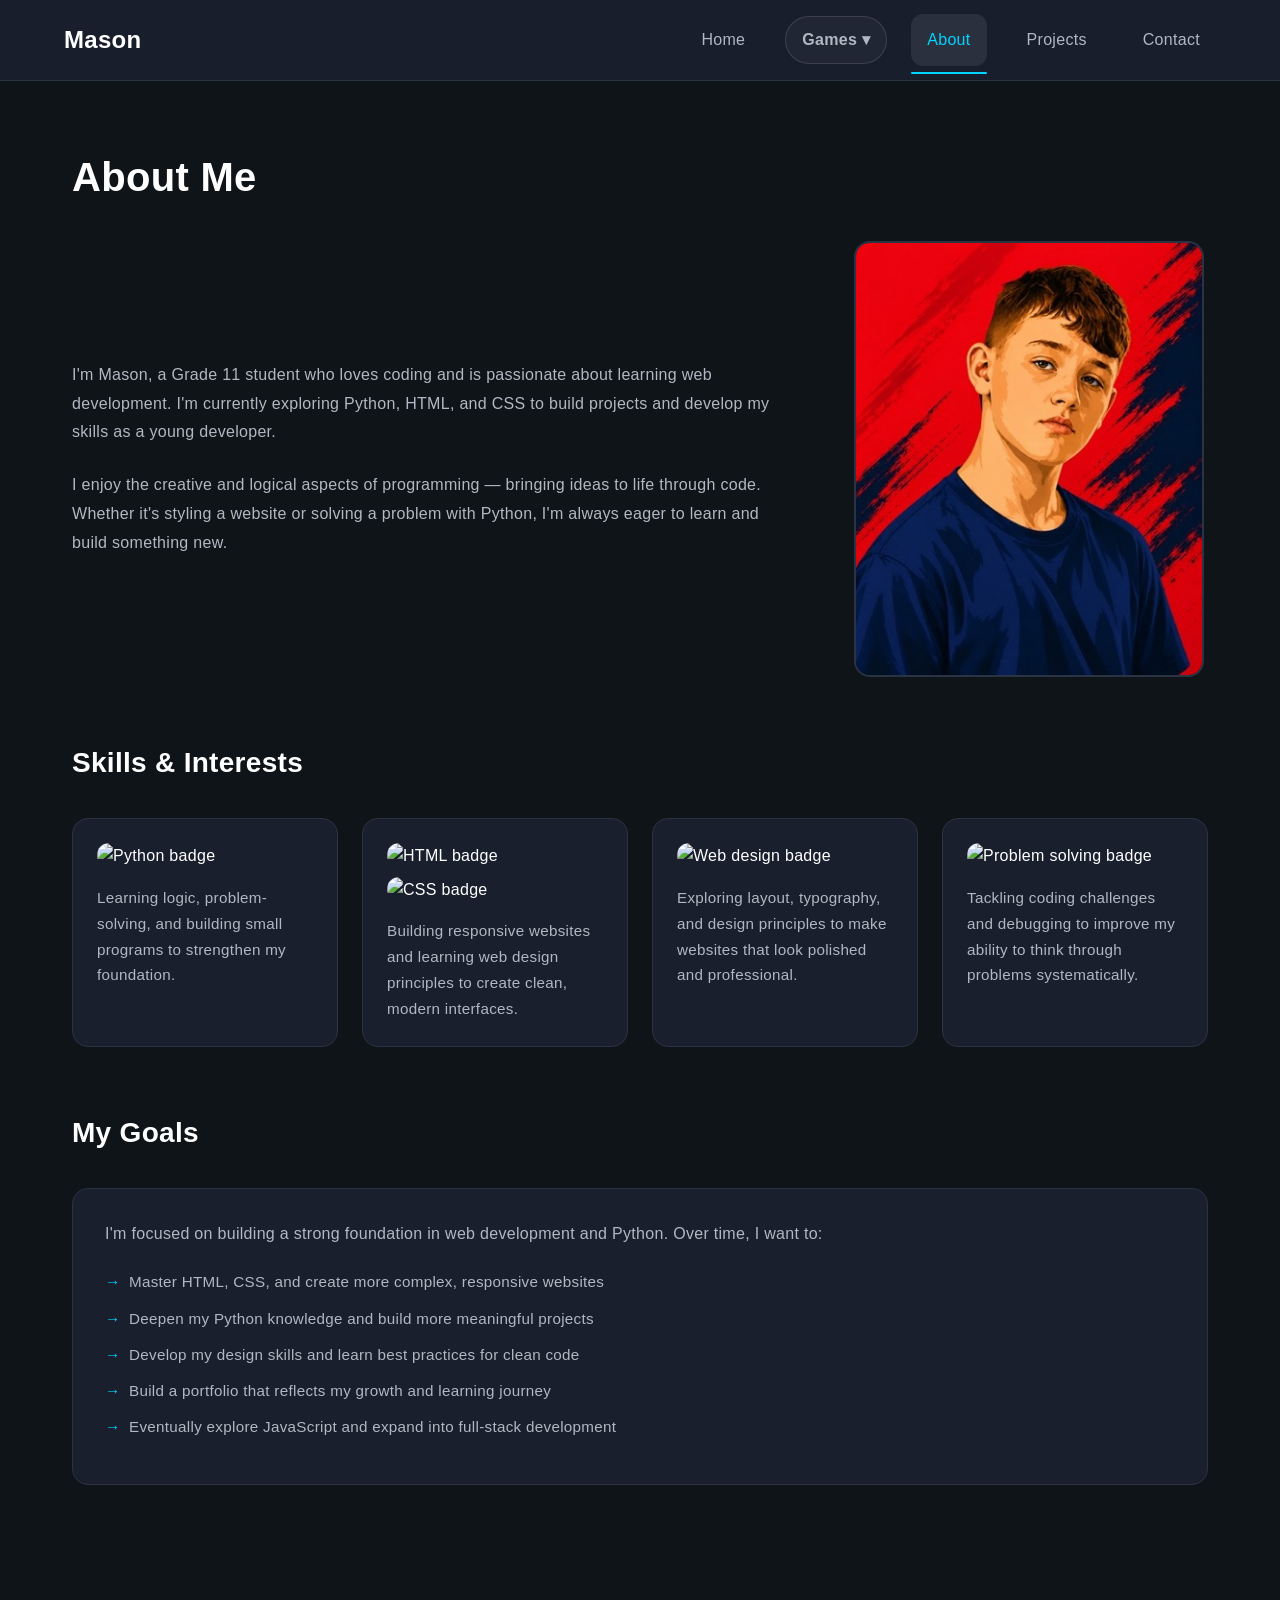
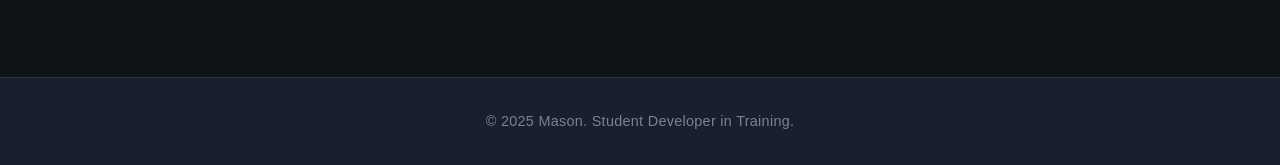
==== about/index.html @ 081bb884 "Add Orange Pop Empire dropdown link to all page headers" ====
<!DOCTYPE html>
<html lang="en">
<head>
    <meta charset="UTF-8">
    <meta name="viewport" content="width=device-width, initial-scale=1.0">
    <meta name="description" content="Learn more about Mason, a 15-year-old Grade 11 student developer learning web development and Python.">
    <meta name="theme-color" content="#00d4ff">
    <meta name="keywords" content="developer, about, student, python, html, css, web development">
    <meta name="author" content="Mason">
    
    <!-- Open Graph / Facebook -->
    <meta property="og:type" content="website">
    <meta property="og:url" content="https://masecodez33.github.io/about">
    <meta property="og:title" content="About Mason - Student Developer">
    <meta property="og:description" content="Learn about Mason, a Grade 11 student who loves coding and is learning web development and Python.">
    <meta property="og:image" content="https://masecodez33.github.io/assets/mason.jpeg">
    <meta property="og:image:alt" content="Mason's profile photo">
    <meta property="og:site_name" content="Mason's Portfolio">
    
    <!-- Twitter -->
    <meta property="twitter:card" content="summary_large_image">
    <meta property="twitter:url" content="https://masecodez33.github.io/about">
    <meta property="twitter:title" content="About Mason - Student Developer">
    <meta property="twitter:description" content="Learn about Mason, a Grade 11 student who loves coding and is learning web development and Python.">
    <meta property="twitter:image" content="https://masecodez33.github.io/assets/mason.jpeg">
    <meta property="twitter:creator" content="@MaseCodez33">
    
    <!-- Discord / WhatsApp / Messaging Apps -->
    <meta name="og:locale" content="en_US">
    
    <title>About - Mason</title>
    <link rel="icon" href="../assets/mason.ico">
    <link rel="stylesheet" href="../style.css">
</head>
<body>
    <nav class="navbar">
        <div class="nav-container">
            <input type="checkbox" id="mobile-menu-toggle" class="mobile-menu-checkbox">
            <div class="nav-header">
                <label for="mobile-menu-toggle" class="nav-menu-toggle">Menu ▾</label>
                <div class="nav-logo">
                    <a href="/">Mason</a>
                </div>
            </div>
            <ul class="nav-links">
                <li><a href="/">Home</a></li>
                <li class="nav-dropdown">
                    <input type="checkbox" id="games-toggle" class="dropdown-checkbox">
                    <label for="games-toggle" class="dropdown-toggle">Games ▾</label>
                    <div class="dropdown-menu">
                        <a href="https://masecodes.dev/orange-pop" target="_blank" rel="noopener noreferrer">Orange Pop Empire</a>
                        <a href="https://masecodes.dev/idss" target="_blank" rel="noopener noreferrer">Web Game</a>
                        <span class="dropdown-note">More games coming soon</span>
                    </div>
                </li>
                <li><a href="/about" class="active">About</a></li>
                <li><a href="/projects">Projects</a></li>
                <li><a href="/contact">Contact</a></li>
            </ul>
        </div>
    </nav>

    <main>
        <section class="page-section">
            <div class="container">
                <h1>About Me</h1>
                
                <div class="about-content">
                    <div class="about-text">
                        <p class="lead-text">I'm Mason, a Grade 11 student who loves coding and is passionate about learning web development. I'm currently exploring Python, HTML, and CSS to build projects and develop my skills as a young developer.</p>
                        
                        <p>I enjoy the creative and logical aspects of programming — bringing ideas to life through code. Whether it's styling a website or solving a problem with Python, I'm always eager to learn and build something new.</p>
                    </div>
                    
                    <div class="about-image">
                        <img src="../assets/mason.jpeg" alt="Mason" class="profile-image-about">
                    </div>
                </div>

                <section class="skills-section">
                    <h2>Skills & Interests</h2>
                    <div class="skills-grid">
                        <div class="skill-card">
                            <div class="skill-badges">
                                <img class="skill-badge" src="https://img.shields.io/badge/Python-3776AB?style=for-the-badge&logo=python&logoColor=white" alt="Python badge">
                            </div>
                            <p>Learning logic, problem-solving, and building small programs to strengthen my foundation.</p>
                        </div>
                        <div class="skill-card">
                            <div class="skill-badges">
                                <img class="skill-badge" src="https://img.shields.io/badge/HTML-FF7300?style=for-the-badge&logo=html5&logoColor=white" alt="HTML badge">
                                <img class="skill-badge" src="https://img.shields.io/badge/CSS-1572B6?style=for-the-badge&logo=css3&logoColor=white" alt="CSS badge">
                            </div>
                            <p>Building responsive websites and learning web design principles to create clean, modern interfaces.</p>
                        </div>
                        <div class="skill-card">
                            <div class="skill-badges">
                                <img class="skill-badge" src="https://img.shields.io/badge/Web%20Design-7C3AED?style=for-the-badge&logo=figma&logoColor=white" alt="Web design badge">
                            </div>
                            <p>Exploring layout, typography, and design principles to make websites that look polished and professional.</p>
                        </div>
                        <div class="skill-card">
                            <div class="skill-badges">
                                <img class="skill-badge" src="https://img.shields.io/badge/Problem%20Solving-10B981?style=for-the-badge" alt="Problem solving badge">
                            </div>
                            <p>Tackling coding challenges and debugging to improve my ability to think through problems systematically.</p>
                        </div>
                    </div>
                </section>

                <section class="goals-section">
                    <h2>My Goals</h2>
                    <div class="goals-content">
                        <p>I'm focused on building a strong foundation in web development and Python. Over time, I want to:</p>
                        <ul class="goals-list">
                            <li>Master HTML, CSS, and create more complex, responsive websites</li>
                            <li>Deepen my Python knowledge and build more meaningful projects</li>
                            <li>Develop my design skills and learn best practices for clean code</li>
                            <li>Build a portfolio that reflects my growth and learning journey</li>
                            <li>Eventually explore JavaScript and expand into full-stack development</li>
                        </ul>
                    </div>
                </section>
            </div>
        </section>
    </main>

    <footer class="footer">
        <div class="footer-container">
            <p>&copy; 2025 Mason. Student Developer in Training.</p>
        </div>
    </footer>
</body>
</html>
---- style.css ----
/* ==================== CSS VARIABLES ==================== */
:root {
    --primary-color: #00d4ff;
    --primary-dark: #00a8cc;
    --bg-primary: #0f1419;
    --bg-secondary: #1a1f2e;
    --bg-tertiary: #252d3d;
    --text-primary: #ffffff;
    --text-secondary: #b0b8c1;
    --text-muted: #7a8292;
    --border-color: #2a3344;
    --accent-purple: #7c3aed;
    --success-color: #10b981;
}

/* ==================== RESET & GLOBAL STYLES ==================== */
* {
    margin: 0;
    padding: 0;
    box-sizing: border-box;
}

html {
    scroll-behavior: smooth;
}

body {
    font-family: -apple-system, BlinkMacSystemFont, 'Segoe UI', 'Roboto', 'Oxygen',
        'Ubuntu', 'Cantarell', 'Fira Sans', 'Droid Sans', 'Helvetica Neue',
        sans-serif;
    background-color: var(--bg-primary);
    color: var(--text-primary);
    line-height: 1.6;
    letter-spacing: 0.3px;
}

a {
    color: var(--primary-color);
    text-decoration: none;
    transition: color 0.3s ease;
}

a:hover {
    color: var(--primary-dark);
}

/* ==================== NAVBAR ==================== */
.navbar {
    background-color: var(--bg-secondary);
    border-bottom: 1px solid var(--border-color);
    position: sticky;
    top: 0;
    z-index: 1000;
    backdrop-filter: blur(10px);
    background-color: rgba(26, 31, 46, 0.95);
}

.nav-container {
    max-width: 1200px;
    margin: 0 auto;
    padding: 0.85rem 1.5rem;
    display: flex;
    justify-content: space-between;
    align-items: center;
}

.nav-logo a {
    font-size: 1.5rem;
    font-weight: 700;
    color: var(--text-primary);
    display: inline-flex;
    align-items: center;
}

.nav-logo a:hover {
    color: var(--primary-color);
}

.nav-links {
    display: flex;
    list-style: none;
    gap: 1.5rem;
    align-items: center;
}

.nav-links li {
    display: flex;
    align-items: center;
}

.nav-links a,
.nav-dropdown .dropdown-toggle {
    color: var(--text-secondary);
    font-weight: 500;
    position: relative;
    transition: color 0.3s ease, background-color 0.3s ease;
    display: inline-flex;
    align-items: center;
    justify-content: center;
    padding: 0.85rem 1rem;
    border-radius: 0.75rem;
    white-space: nowrap;
}

.nav-links a:hover,
.nav-links a.active,
.nav-dropdown .dropdown-toggle:hover,
.nav-dropdown .dropdown-checkbox:checked + .dropdown-toggle {
    color: var(--primary-color);
    background-color: rgba(255, 255, 255, 0.08);
}

.nav-links a.active::after {
    content: '';
    position: absolute;
    bottom: -0.5rem;
    left: 0;
    right: 0;
    height: 2px;
    background-color: var(--primary-color);
    border-radius: 1px;
}

.nav-dropdown {
    position: relative;
}

.nav-dropdown .dropdown-checkbox {
    display: none;
}

.nav-dropdown .dropdown-toggle {
    border: 1px solid rgba(255, 255, 255, 0.12);
    background-color: rgba(255, 255, 255, 0.04);
    color: var(--text-secondary);
    padding: 0.65rem 1rem;
    border-radius: 999px;
    font-weight: 600;
    cursor: pointer;
    transition: background-color 0.25s ease, border-color 0.25s ease, color 0.25s ease;
}

.nav-dropdown .dropdown-toggle:hover,
.nav-dropdown .dropdown-checkbox:checked + .dropdown-toggle {
    background-color: rgba(0, 212, 255, 0.12);
    border-color: rgba(0, 212, 255, 0.25);
    color: var(--primary-color);
}

.nav-dropdown .dropdown-menu {
    display: none;
    position: absolute;
    top: calc(100% + 0.5rem);
    right: 0;
    min-width: 220px;
    background-color: var(--bg-secondary);
    border: 1px solid var(--border-color);
    border-radius: 1rem;
    padding: 1rem;
    box-shadow: 0 18px 36px rgba(0, 0, 0, 0.22);
    z-index: 1100;
}

.nav-dropdown .dropdown-checkbox:checked + .dropdown-toggle + .dropdown-menu {
    display: block;
}

.nav-dropdown .dropdown-menu a {
    display: block;
    color: var(--text-primary);
    padding: 0.5rem 0;
    font-weight: 500;
}

.nav-dropdown .dropdown-note {
    display: block;
    margin-top: 0.75rem;
    color: var(--text-secondary);
    font-size: 0.9rem;
}

.mobile-menu-checkbox {
    display: none;
}

.nav-menu-toggle {
    display: none;
    background-color: rgba(255, 255, 255, 0.06);
    color: var(--text-primary);
    border: 1px solid rgba(255, 255, 255, 0.12);
    border-radius: 999px;
    padding: 0.75rem 1rem;
    font-weight: 600;
    cursor: pointer;
    transition: background-color 0.25s ease, border-color 0.25s ease;
}

.nav-menu-toggle:hover {
    background-color: rgba(0, 212, 255, 0.12);
    border-color: rgba(0, 212, 255, 0.25);
}

.nav-header {
    display: flex;
    align-items: center;
    justify-content: space-between;
    width: auto;
    gap: 1rem;
}

@media (max-width: 860px) {
    .nav-container {
        width: 100%;
        padding: 0.75rem 1rem;
        flex-direction: column;
        align-items: stretch;
        gap: 0.75rem;
        position: relative;
    }

    .nav-header {
        width: 100%;
        display: flex;
        align-items: center;
        justify-content: space-between;
        gap: 1rem;
    }

    .nav-menu-toggle {
        display: inline-flex;
        align-items: center;
        justify-content: center;
        width: auto;
        min-width: 110px;
        gap: 0.5rem;
        padding: 0.85rem 1rem;
        font-size: 1rem;
        border-radius: 999px;
    }

    .nav-logo {
        order: 2;
        justify-content: flex-end;
    }

    .nav-logo a {
        padding: 0.75rem 0;
        font-size: 1.1rem;
    }

    .nav-links {
        display: none;
        position: absolute;
        top: calc(100% + 0.5rem);
        left: 0;
        width: 100%;
        flex-direction: column;
        gap: 0.5rem;
        background-color: rgba(26, 31, 46, 0.98);
        padding: 1rem;
        border: 1px solid var(--border-color);
        border-radius: 1rem;
        z-index: 1000;
    }

    .mobile-menu-checkbox:checked + .nav-header + .nav-links {
        display: flex;
    }

    .nav-links li {
        width: 100%;
    }

    .nav-links a,
    .nav-dropdown .dropdown-toggle {
        width: 100%;
        padding: 1rem 1rem;
        border-radius: 0.75rem;
        display: block;
        font-size: 1rem;
    }

    .nav-links a {
        color: var(--text-primary);
        background-color: rgba(255, 255, 255, 0.04);
    }

    .nav-links a.active,
    .nav-dropdown .dropdown-toggle:hover,
    .nav-dropdown .dropdown-checkbox:checked + .dropdown-toggle {
        color: var(--text-primary);
        background-color: rgba(0, 212, 255, 0.18);
    }

    .nav-links a.active::after {
        display: none;
    }

    .nav-dropdown .dropdown-menu {
        position: static;
        top: auto;
        right: auto;
        background-color: transparent;
        border: none;
        box-shadow: none;
        padding: 0;
        margin-top: 0.5rem;
    }

    .nav-dropdown .dropdown-menu a {
        padding: 0.75rem 1rem;
        background-color: rgba(255, 255, 255, 0.04);
        border-radius: 0.75rem;
    }

    .nav-dropdown .dropdown-note {
        margin-top: 0.75rem;
        padding: 0.75rem 1rem;
        background-color: rgba(255, 255, 255, 0.02);
        border-radius: 0.75rem;
        color: var(--text-secondary);
    }
}

/* ==================== MAIN CONTENT ==================== */
main {
    min-height: calc(100vh - 60px - 200px);
}

.container {
    max-width: 1200px;
    margin: 0 auto;
    padding: 0 2rem;
}

.page-section {
    padding: 4rem 0;
}

/* ==================== HERO SECTION ==================== */
.hero {
    padding: 6rem 0 4rem 0;
    background: linear-gradient(135deg, var(--bg-secondary) 0%, var(--bg-tertiary) 100%);
    border-bottom: 1px solid var(--border-color);
}

.hero-content {
    max-width: 1200px;
    margin: 0 auto;
    padding: 0 2rem;
    display: grid;
    grid-template-columns: 1fr 1fr;
    gap: 4rem;
    align-items: center;
}

.hero-text h1 {
    font-size: 3.5rem;
    font-weight: 800;
    line-height: 1.2;
    margin-bottom: 1rem;
    background: linear-gradient(135deg, var(--primary-color) 0%, var(--accent-purple) 100%);
    -webkit-background-clip: text;
    -webkit-text-fill-color: transparent;
    background-clip: text;
}

.intro-text {
    font-size: 1.25rem;
    color: var(--text-secondary);
    margin-bottom: 2rem;
}

.hero-buttons {
    display: flex;
    gap: 1rem;
    flex-wrap: wrap;
}

.btn {
    padding: 0.75rem 1.5rem;
    border-radius: 0.5rem;
    font-weight: 600;
    font-size: 1rem;
    transition: all 0.3s ease;
    display: inline-block;
    border: none;
    cursor: pointer;
    text-align: center;
}

.btn-primary {
    background-color: var(--primary-color);
    color: var(--bg-primary);
}

.btn-primary:hover {
    background-color: var(--primary-dark);
    transform: translateY(-2px);
    box-shadow: 0 8px 16px rgba(0, 212, 255, 0.3);
    color: var(--bg-primary);
}

.btn-secondary {
    background-color: transparent;
    color: var(--primary-color);
    border: 2px solid var(--primary-color);
}

.btn-secondary:hover {
    background-color: var(--primary-color);
    color: var(--bg-primary);
    transform: translateY(-2px);
}

.error-hero {
    padding: 5rem 0 4rem;
}

.error-hero .hero-content {
    grid-template-columns: 1.1fr 0.9fr;
    gap: 2rem;
}

.error-badge {
    display: inline-flex;
    align-items: center;
    gap: 0.4rem;
    padding: 0.5rem 0.9rem;
    border-radius: 999px;
    background: rgba(0, 212, 255, 0.12);
    border: 1px solid rgba(0, 212, 255, 0.2);
    color: var(--primary-color);
    font-size: 0.8rem;
    font-weight: 700;
    letter-spacing: 0.16em;
    text-transform: uppercase;
    margin-bottom: 1rem;
}

.error-card {
    background-color: var(--bg-secondary);
    border: 1px solid var(--border-color);
    border-radius: 1rem;
    padding: 2rem;
    box-shadow: 0 12px 24px rgba(0, 0, 0, 0.16);
}

.error-card h3 {
    font-size: 1.25rem;
    margin-bottom: 1rem;
    color: var(--primary-color);
}

.error-card ul {
    list-style: none;
    display: grid;
    gap: 0.85rem;
}

.error-card li {
    color: var(--text-secondary);
    display: flex;
    align-items: center;
    gap: 0.7rem;
}

.error-card li::before {
    content: '↳';
    color: var(--primary-color);
    font-weight: 700;
}

.profile-image {
    width: 100%;
    max-width: 400px;
    border-radius: 1rem;
    border: 2px solid var(--border-color);
    transition: transform 0.3s ease;
}

.hero-image:hover .profile-image {
    transform: scale(1.02);
}

/* ==================== ABOUT PREVIEW SECTION ==================== */
.about-preview {
    padding: 4rem 0;
}

.about-preview h2,
.page-section h1,
.page-section h2 {
    font-size: 2.5rem;
    font-weight: 700;
    margin-bottom: 3rem;
    color: var(--text-primary);
}

.preview-grid {
    display: grid;
    grid-template-columns: repeat(auto-fit, minmax(300px, 1fr));
    gap: 2rem;
}

.preview-card,
.skill-card,
.project-card {
    background-color: var(--bg-secondary);
    border: 1px solid var(--border-color);
    border-radius: 1rem;
    padding: 2rem;
    transition: all 0.3s ease;
}

.preview-card:hover,
.skill-card:hover,
.project-card:hover {
    border-color: var(--primary-color);
    transform: translateY(-4px);
    box-shadow: 0 12px 24px rgba(0, 212, 255, 0.1);
}

.preview-card h3,
.skill-card h3,
.project-card h3 {
    font-size: 1.25rem;
    margin-bottom: 1rem;
    color: var(--primary-color);
}

.preview-card p,
.skill-card p,
.project-card p {
    color: var(--text-secondary);
    font-size: 1rem;
    line-height: 1.7;
}

/* ==================== ABOUT PAGE ==================== */
.page-section h1 {
    font-size: 2.5rem;
    margin-bottom: 2rem;
    color: var(--text-primary);
}

.about-content {
    display: grid;
    grid-template-columns: 2fr 1fr;
    gap: 4rem;
    margin-bottom: 4rem;
    align-items: center;
}

.about-text {
    display: flex;
    flex-direction: column;
    gap: 1.5rem;
}

.lead-text {
    font-size: 1.1rem;
    color: var(--text-primary);
    font-weight: 500;
}

.about-text p {
    color: var(--text-secondary);
    font-size: 1rem;
    line-height: 1.8;
}

.about-image {
    display: flex;
    justify-content: center;
}

.profile-image-about {
    width: 100%;
    max-width: 350px;
    border-radius: 1rem;
    border: 2px solid var(--border-color);
    transition: transform 0.3s ease;
}

.about-image:hover .profile-image-about {
    transform: scale(1.02);
}

.skills-section,
.goals-section {
    margin: 4rem 0;
}

.skills-section h2,
.goals-section h2 {
    font-size: 1.75rem;
    margin-bottom: 2rem;
    color: var(--text-primary);
}

.skills-grid {
    display: grid;
    grid-template-columns: repeat(auto-fit, minmax(250px, 1fr));
    gap: 1.5rem;
}

.skill-card {
    background-color: var(--bg-secondary);
    border: 1px solid var(--border-color);
    padding: 1.5rem;
    border-radius: 1rem;
    transition: all 0.3s ease;
}

.skill-card:hover {
    border-color: var(--primary-color);
    transform: translateY(-4px);
    box-shadow: 0 12px 24px rgba(0, 212, 255, 0.1);
}

.skill-badges {
    display: flex;
    flex-wrap: wrap;
    gap: 0.5rem;
    margin-bottom: 1rem;
}

.skill-badge {
    max-width: 100%;
    height: auto;
    border-radius: 0.75rem;
    display: inline-block;
}

.skill-card p {
    color: var(--text-secondary);
    font-size: 0.95rem;
}

.goals-content {
    background-color: var(--bg-secondary);
    border: 1px solid var(--border-color);
    border-radius: 1rem;
    padding: 2rem;
}

.goals-content p {
    color: var(--text-secondary);
    margin-bottom: 1.5rem;
    font-size: 1rem;
}

.goals-list {
    list-style: none;
    padding-left: 0;
}

.goals-list li {
    color: var(--text-secondary);
    margin-bottom: 0.75rem;
    padding-left: 1.5rem;
    position: relative;
    font-size: 0.95rem;
}

.goals-list li:before {
    content: '→';
    position: absolute;
    left: 0;
    color: var(--primary-color);
    font-weight: bold;
}

/* ==================== PROJECTS PAGE ==================== */
.projects-intro {
    font-size: 1.1rem;
    color: var(--text-secondary);
    margin-bottom: 3rem;
}

.projects-grid {
    display: grid;
    grid-template-columns: repeat(auto-fit, minmax(320px, 1fr));
    gap: 2rem;
    margin-bottom: 3rem;
}

.project-card {
    background-color: var(--bg-secondary);
    border: 1px solid var(--border-color);
    border-radius: 1rem;
    padding: 2rem;
    display: flex;
    flex-direction: column;
    transition: all 0.3s ease;
    height: 100%;
}

.project-card:hover {
    border-color: var(--primary-color);
    transform: translateY(-6px);
    box-shadow: 0 16px 32px rgba(0, 212, 255, 0.12);
}

.project-header {
    display: flex;
    justify-content: space-between;
    align-items: center;
    gap: 1rem;
    margin-bottom: 1rem;
    flex-wrap: wrap;
}

.project-card h3 {
    color: var(--text-primary);
    font-size: 1.25rem;
    flex: 1;
    min-width: 220px;
}

.tech-badges {
    display: flex;
    flex-wrap: wrap;
    gap: 0.5rem;
    justify-content: flex-end;
    align-items: center;
}

.tech-badge {
    max-width: 100%;
    height: auto;
    border-radius: 0.75rem;
    display: inline-block;
}

.project-description {
    color: var(--text-secondary);
    font-size: 0.95rem;
    line-height: 1.6;
    margin-bottom: 1.5rem;
    flex-grow: 1;
}

.project-action {
    display: inline-block;
    margin-bottom: 1rem;
    padding: 0.75rem 1.25rem;
    border-radius: 999px;
    border: 1px solid rgba(255, 255, 255, 0.08);
    background-color: rgba(0, 212, 255, 0.12);
    color: var(--text-primary);
    font-weight: 700;
    transition: transform 0.2s ease, background-color 0.2s ease;
}

.project-action:hover {
    transform: translateY(-2px);
    background-color: rgba(0, 212, 255, 0.18);
}

.project-meta {
    color: var(--text-muted);
    font-size: 0.85rem;
    padding-top: 1rem;
    border-top: 1px solid var(--border-color);
}

.projects-note {
    background-color: var(--bg-secondary);
    border: 1px dashed var(--border-color);
    border-radius: 1rem;
    padding: 2rem;
    text-align: center;
}

.projects-note p {
    color: var(--text-secondary);
    font-size: 1rem;
}

/* ==================== CONTACT PAGE ==================== */
.contact-intro {
    font-size: 1.1rem;
    color: var(--text-secondary);
    margin-bottom: 3rem;
}

.contact-content {
    display: grid;
    grid-template-columns: 1fr;
    gap: 2rem;
    max-width: 600px;
    margin: 0 auto;
}

.contact-card {
    background-color: var(--bg-secondary);
    border: 1px solid var(--border-color);
    border-radius: 1rem;
    padding: 2rem;
    transition: all 0.3s ease;
}

.contact-card:hover {
    border-color: var(--primary-color);
    box-shadow: 0 12px 24px rgba(0, 212, 255, 0.1);
}

.contact-card h3 {
    color: var(--primary-color);
    margin-bottom: 2rem;
    font-size: 1.5rem;
}

.contact-info {
    display: flex;
    flex-direction: column;
    gap: 1.5rem;
}

.contact-item {
    display: flex;
    flex-direction: column;
    gap: 0.5rem;
}

.contact-label {
    color: var(--primary-color);
    font-weight: 600;
    font-size: 0.9rem;
}

.contact-item p {
    color: var(--text-secondary);
    font-size: 1rem;
}

.contact-item a {
    color: var(--primary-color);
    text-decoration: none;
    transition: color 0.3s ease;
}

.contact-item a:hover {
    color: var(--primary-dark);
    text-decoration: underline;
}

.contact-message {
    background-color: var(--bg-tertiary);
    border: 1px solid var(--border-color);
    border-radius: 1rem;
    padding: 1.5rem;
}

.contact-message p {
    color: var(--text-secondary);
    font-size: 0.95rem;
    line-height: 1.7;
}

.contact-message strong {
    color: var(--primary-color);
}

/* ==================== FOOTER ==================== */
.footer {
    background-color: var(--bg-secondary);
    border-top: 1px solid var(--border-color);
    margin-top: 4rem;
}

.footer-container {
    max-width: 1200px;
    margin: 0 auto;
    padding: 2rem;
    text-align: center;
}

.footer-container p {
    color: var(--text-muted);
    font-size: 0.9rem;
}

/* ==================== RESPONSIVE DESIGN ==================== */
@media (max-width: 768px) {
    .hero-content {
        grid-template-columns: 1fr;
        gap: 2rem;
        padding: 0 1rem;
    }

    .hero-text h1 {
        font-size: 2.5rem;
    }

    .intro-text {
        font-size: 1.05rem;
    }

    .hero-buttons {
        flex-direction: column;
    }

    .btn {
        width: 100%;
        text-align: center;
    }

    .profile-image {
        max-width: 300px;
    }

    .about-content {
        grid-template-columns: 1fr;
        gap: 2rem;
    }

    .profile-image-about {
        max-width: 250px;
        margin: 0 auto;
    }

    .nav-container {
        padding: 1rem;
    }

    .nav-links {
        gap: 1rem;
    }

    .nav-links a {
        font-size: 0.9rem;
    }

    .page-section h1,
    .about-preview h2 {
        font-size: 2rem;
    }

    .about-preview {
        padding: 2rem 1rem;
    }

    .skills-grid {
        grid-template-columns: 1fr;
    }

    .projects-grid {
        grid-template-columns: 1fr;
    }

    .preview-grid {
        grid-template-columns: 1fr;
    }

    .page-section {
        padding: 2rem 1rem;
    }

    .container {
        padding: 0 1rem;
    }
}

@media (max-width: 480px) {
    body {
        font-size: 0.95rem;
    }

    .hero-text h1 {
        font-size: 2rem;
    }

    .intro-text {
        font-size: 1rem;
    }

    .nav-container {
        flex-direction: column;
        gap: 1rem;
    }

    .nav-links {
        gap: 0.75rem;
        flex-direction: column;
    }

    .page-section h1,
    .about-preview h2 {
        font-size: 1.75rem;
    }

    .preview-card h3,
    .skill-card h3,
    .project-card h3 {
        font-size: 1.1rem;
    }

    .project-header {
        flex-direction: column;
        align-items: flex-start;
    }

    .tech-tag {
        align-self: flex-start;
    }
}

/* ==================== STARTUP LOADER ==================== */
.startup-overlay {
    position: fixed;
    inset: 0;
    z-index: 2000;
    display: flex;
    align-items: center;
    justify-content: center;
    padding: 2rem;
    background: radial-gradient(circle at top, rgba(0, 212, 255, 0.2), transparent 26%),
        linear-gradient(180deg, #09090B 0%, #050506 100%);
    color: #eef2ff;
    transition: opacity 0.45s ease, transform 0.45s ease, filter 0.45s ease;
}

.startup-overlay.startup-hidden {
    opacity: 0;
    pointer-events: none;
    transform: scale(1.02);
    filter: blur(8px);
}

.startup-panel {
    width: min(560px, 100%);
    text-align: center;
    display: grid;
    gap: 1.5rem;
    align-items: center;
    opacity: 0;
    transform: translateY(24px) scale(0.96);
    animation: startup-panel-enter 0.95s cubic-bezier(0.22, 1, 0.36, 1) forwards;
}

.startup-avatar-wrapper {
    display: grid;
    place-items: center;
    padding: 1rem;
    border-radius: 999px;
    background: rgba(255, 255, 255, 0.04);
    box-shadow: 0 0 0 1px rgba(255, 255, 255, 0.08);
}

.startup-avatar {
    width: 160px;
    height: 160px;
    border-radius: 50%;
    padding: 0.35rem;
    background: linear-gradient(135deg, rgba(0, 212, 255, 0.85), rgba(124, 58, 237, 0.8));
    box-shadow: 0 0 40px rgba(0, 212, 255, 0.18);
    animation: startup-image-show 1.05s cubic-bezier(0.22, 1, 0.36, 1) both, startup-image-float 6s ease-in-out infinite 1.05s;
}

.startup-avatar img {
    width: 100%;
    height: 100%;
    object-fit: cover;
    border-radius: 50%;
    border: 4px solid rgba(15, 20, 25, 0.85);
    display: block;
}

.startup-title {
    font-size: clamp(1.8rem, 2.75vw, 2.8rem);
    font-weight: 800;
    letter-spacing: 0.04em;
    color: #f8fafc;
    animation: startup-text-enter 0.95s cubic-bezier(0.22, 1, 0.36, 1) both;
}

.startup-status {
    font-size: 1rem;
    color: rgba(226, 232, 240, 0.78);
    min-height: 1.35em;
    animation: startup-text-enter 1.05s cubic-bezier(0.22, 1, 0.36, 1) both;
}

.startup-progress {
    width: 100%;
    height: 14px;
    border-radius: 999px;
    background: rgba(255, 255, 255, 0.08);
    overflow: hidden;
    box-shadow: inset 0 0 0 1px rgba(255, 255, 255, 0.05), 0 16px 35px rgba(0, 0, 0, 0.15);
}

.startup-progress-bar {
    width: 0;
    height: 100%;
    border-radius: 999px;
    background: linear-gradient(90deg, #00d4ff 0%, #7c3aed 50%, #38bdf8 100%);
    box-shadow: 0 0 28px rgba(0, 212, 255, 0.35);
    transition: width 0.15s ease;
}

.page-shell {
    opacity: 0;
    transition: opacity 0.35s ease;
    pointer-events: none;
}

.page-shell.visible {
    opacity: 1;
    pointer-events: auto;
}

@keyframes startup-panel-enter {
    0% {
        opacity: 0;
        transform: translateY(24px) scale(0.96);
        filter: blur(12px);
    }
    60% {
        opacity: 1;
        transform: translateY(-6px) scale(1.02);
        filter: blur(0);
    }
    100% {
        opacity: 1;
        transform: translateY(0) scale(1);
    }
}

@keyframes startup-image-show {
    0% {
        opacity: 0;
        transform: scale(0.88);
    }
    60% {
        opacity: 1;
        transform: scale(1.05);
    }
    100% {
        transform: scale(1);
    }
}

@keyframes startup-text-enter {
    0% {
        opacity: 0;
        transform: translateY(8px);
    }
    100% {
        opacity: 1;
        transform: translateY(0);
    }
}

@media (prefers-reduced-motion: reduce) {
    .startup-avatar,
    .startup-progress-bar,
    .startup-overlay,
    .page-shell {
        transition: none !important;
        animation: none !important;
    }
}

@media (prefers-reduced-motion: no-preference) {
    .startup-avatar {
        animation: startup-image-float 8s ease-in-out infinite;
    }

    @keyframes startup-image-float {
        0%, 100% { transform: translateY(0) scale(1); }
        50% { transform: translateY(-8px) scale(1.01); }
    }
}

@media (max-width: 720px) {
    .startup-panel {
        gap: 1rem;
    }

    .startup-avatar {
        width: 140px;
        height: 140px;
    }
}

@media (max-width: 460px) {
    .startup-avatar {
        width: 120px;
        height: 120px;
    }

    .startup-progress {
        height: 12px;
    }
}
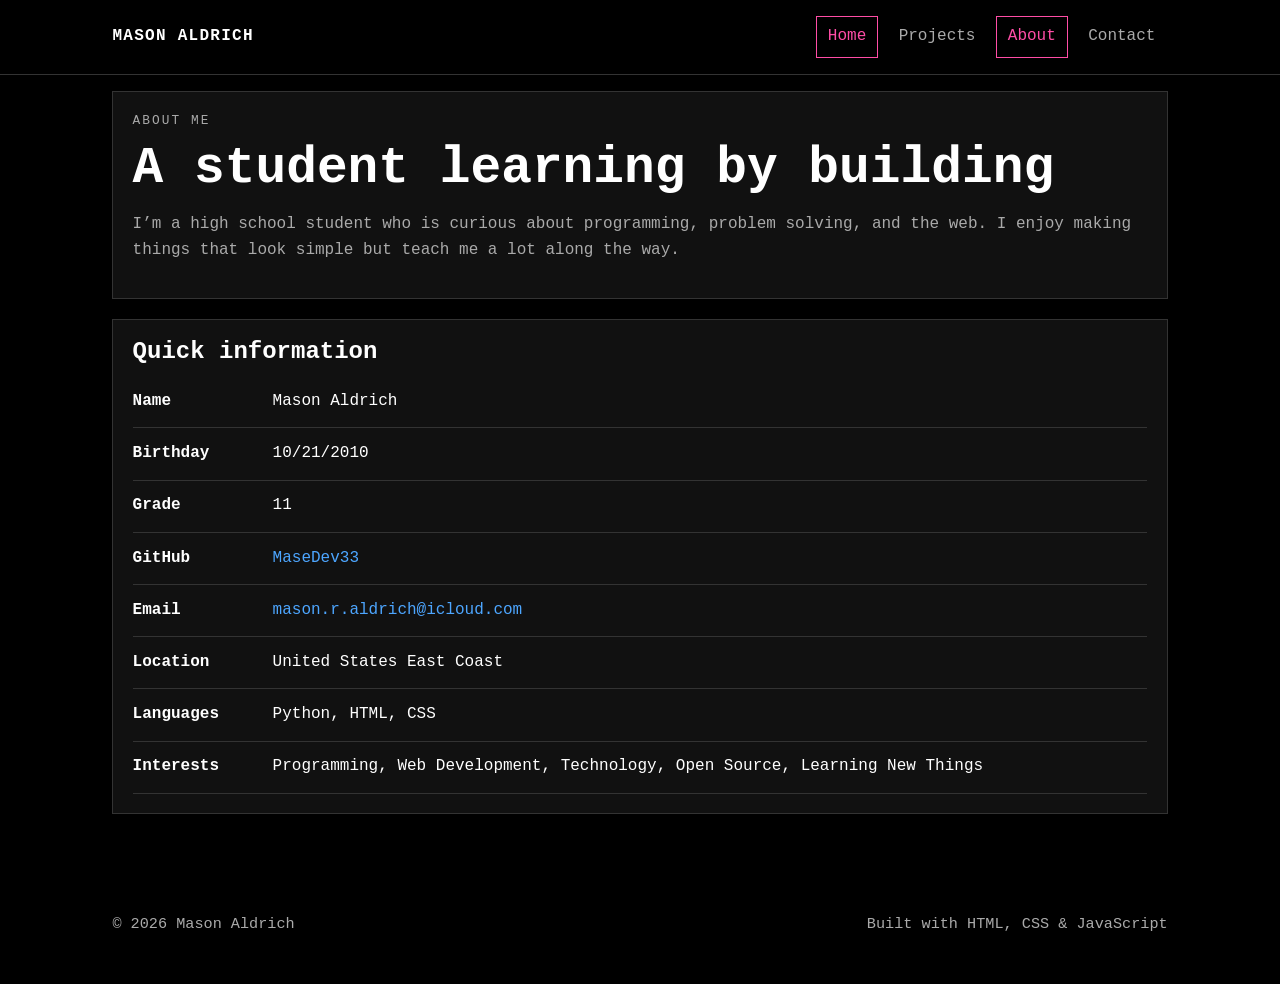
==== commit a483115e: "Create V2 portfolio site" ====
--- a/about/index.html
+++ b/about/index.html
@@ -1,134 +1,86 @@
 <!DOCTYPE html>
 <html lang="en">
-<head>
-    <meta charset="UTF-8">
-    <meta name="viewport" content="width=device-width, initial-scale=1.0">
-    <meta name="description" content="Learn more about Mason, a 15-year-old Grade 11 student developer learning web development and Python.">
-    <meta name="theme-color" content="#00d4ff">
-    <meta name="keywords" content="developer, about, student, python, html, css, web development">
-    <meta name="author" content="Mason">
-    
-    <!-- Open Graph / Facebook -->
-    <meta property="og:type" content="website">
-    <meta property="og:url" content="https://masecodez33.github.io/about">
-    <meta property="og:title" content="About Mason - Student Developer">
-    <meta property="og:description" content="Learn about Mason, a Grade 11 student who loves coding and is learning web development and Python.">
-    <meta property="og:image" content="https://masecodez33.github.io/assets/mason.jpeg">
-    <meta property="og:image:alt" content="Mason's profile photo">
-    <meta property="og:site_name" content="Mason's Portfolio">
-    
-    <!-- Twitter -->
-    <meta property="twitter:card" content="summary_large_image">
-    <meta property="twitter:url" content="https://masecodez33.github.io/about">
-    <meta property="twitter:title" content="About Mason - Student Developer">
-    <meta property="twitter:description" content="Learn about Mason, a Grade 11 student who loves coding and is learning web development and Python.">
-    <meta property="twitter:image" content="https://masecodez33.github.io/assets/mason.jpeg">
-    <meta property="twitter:creator" content="@MaseCodez33">
-    
-    <!-- Discord / WhatsApp / Messaging Apps -->
-    <meta name="og:locale" content="en_US">
-    
-    <title>About - Mason</title>
-    <link rel="icon" href="../assets/mason.ico">
-    <link rel="stylesheet" href="../style.css">
-</head>
-<body>
-    <nav class="navbar">
-        <div class="nav-container">
-            <input type="checkbox" id="mobile-menu-toggle" class="mobile-menu-checkbox">
-            <div class="nav-header">
-                <label for="mobile-menu-toggle" class="nav-menu-toggle">Menu ▾</label>
-                <div class="nav-logo">
-                    <a href="/">Mason</a>
-                </div>
-            </div>
-            <ul class="nav-links">
-                <li><a href="/">Home</a></li>
-                <li class="nav-dropdown">
-                    <input type="checkbox" id="games-toggle" class="dropdown-checkbox">
-                    <label for="games-toggle" class="dropdown-toggle">Games ▾</label>
-                    <div class="dropdown-menu">
-                        <a href="https://masecodes.dev/orange-pop" target="_blank" rel="noopener noreferrer">Orange Pop Empire</a>
-                        <a href="https://masecodes.dev/idss" target="_blank" rel="noopener noreferrer">Web Game</a>
-                        <span class="dropdown-note">More games coming soon</span>
-                    </div>
-                </li>
-                <li><a href="/about" class="active">About</a></li>
-                <li><a href="/projects">Projects</a></li>
-                <li><a href="/contact">Contact</a></li>
-            </ul>
+  <head>
+    <meta charset="UTF-8" />
+    <meta name="viewport" content="width=device-width, initial-scale=1.0" />
+    <meta name="description" content="About Mason Aldrich, a student developer interested in programming and web development." />
+    <title>About Me | Mason Aldrich</title>
+    <link rel="icon" href="../assets/mason.ico" />
+    <link rel="stylesheet" href="../css/style.css" />
+    <link rel="stylesheet" href="../css/mobile.css" />
+  </head>
+  <body>
+    <header class="site-header">
+      <nav class="nav" aria-label="Primary navigation">
+        <a class="brand" href="../">Mason Aldrich</a>
+        <button class="menu-toggle" type="button" aria-expanded="false" aria-controls="site-nav">
+          Menu
+        </button>
+        <div class="nav-links" id="site-nav">
+          <a class="nav-link" href="../" data-page="home">Home</a>
+          <a class="nav-link" href="../projects/" data-page="projects">Projects</a>
+          <a class="nav-link active" href="../about/" data-page="about">About</a>
+          <a class="nav-link" href="../contact/" data-page="contact">Contact</a>
         </div>
-    </nav>
+      </nav>
+    </header>
 
-    <main>
-        <section class="page-section">
-            <div class="container">
-                <h1>About Me</h1>
-                
-                <div class="about-content">
-                    <div class="about-text">
-                        <p class="lead-text">I'm Mason, a Grade 11 student who loves coding and is passionate about learning web development. I'm currently exploring Python, HTML, and CSS to build projects and develop my skills as a young developer.</p>
-                        
-                        <p>I enjoy the creative and logical aspects of programming — bringing ideas to life through code. Whether it's styling a website or solving a problem with Python, I'm always eager to learn and build something new.</p>
-                    </div>
-                    
-                    <div class="about-image">
-                        <img src="../assets/mason.jpeg" alt="Mason" class="profile-image-about">
-                    </div>
-                </div>
+    <main class="page-shell">
+      <section class="page-intro" aria-labelledby="about-title">
+        <p class="eyebrow">About Me</p>
+        <h1 id="about-title">A student learning by building</h1>
+        <p>
+          I’m a high school student who is curious about programming, problem solving, and the web. I enjoy making things that
+          look simple but teach me a lot along the way.
+        </p>
+      </section>
 
-                <section class="skills-section">
-                    <h2>Skills & Interests</h2>
-                    <div class="skills-grid">
-                        <div class="skill-card">
-                            <div class="skill-badges">
-                                <img class="skill-badge" src="https://img.shields.io/badge/Python-3776AB?style=for-the-badge&logo=python&logoColor=white" alt="Python badge">
-                            </div>
-                            <p>Learning logic, problem-solving, and building small programs to strengthen my foundation.</p>
-                        </div>
-                        <div class="skill-card">
-                            <div class="skill-badges">
-                                <img class="skill-badge" src="https://img.shields.io/badge/HTML-FF7300?style=for-the-badge&logo=html5&logoColor=white" alt="HTML badge">
-                                <img class="skill-badge" src="https://img.shields.io/badge/CSS-1572B6?style=for-the-badge&logo=css3&logoColor=white" alt="CSS badge">
-                            </div>
-                            <p>Building responsive websites and learning web design principles to create clean, modern interfaces.</p>
-                        </div>
-                        <div class="skill-card">
-                            <div class="skill-badges">
-                                <img class="skill-badge" src="https://img.shields.io/badge/Web%20Design-7C3AED?style=for-the-badge&logo=figma&logoColor=white" alt="Web design badge">
-                            </div>
-                            <p>Exploring layout, typography, and design principles to make websites that look polished and professional.</p>
-                        </div>
-                        <div class="skill-card">
-                            <div class="skill-badges">
-                                <img class="skill-badge" src="https://img.shields.io/badge/Problem%20Solving-10B981?style=for-the-badge" alt="Problem solving badge">
-                            </div>
-                            <p>Tackling coding challenges and debugging to improve my ability to think through problems systematically.</p>
-                        </div>
-                    </div>
-                </section>
-
-                <section class="goals-section">
-                    <h2>My Goals</h2>
-                    <div class="goals-content">
-                        <p>I'm focused on building a strong foundation in web development and Python. Over time, I want to:</p>
-                        <ul class="goals-list">
-                            <li>Master HTML, CSS, and create more complex, responsive websites</li>
-                            <li>Deepen my Python knowledge and build more meaningful projects</li>
-                            <li>Develop my design skills and learn best practices for clean code</li>
-                            <li>Build a portfolio that reflects my growth and learning journey</li>
-                            <li>Eventually explore JavaScript and expand into full-stack development</li>
-                        </ul>
-                    </div>
-                </section>
-            </div>
-        </section>
+      <section class="content-card" aria-labelledby="info-title">
+        <h2 id="info-title">Quick information</h2>
+        <table class="info-table">
+          <tbody>
+            <tr>
+              <th scope="row">Name</th>
+              <td>Mason Aldrich</td>
+            </tr>
+            <tr>
+              <th scope="row">Birthday</th>
+              <td>10/21/2010</td>
+            </tr>
+            <tr>
+              <th scope="row">Grade</th>
+              <td>11</td>
+            </tr>
+            <tr>
+              <th scope="row">GitHub</th>
+              <td><a href="https://github.com/MaseDev33">MaseDev33</a></td>
+            </tr>
+            <tr>
+              <th scope="row">Email</th>
+              <td><a href="mailto:mason.r.aldrich@icloud.com">mason.r.aldrich@icloud.com</a></td>
+            </tr>
+            <tr>
+              <th scope="row">Location</th>
+              <td>United States East Coast</td>
+            </tr>
+            <tr>
+              <th scope="row">Languages</th>
+              <td>Python, HTML, CSS</td>
+            </tr>
+            <tr>
+              <th scope="row">Interests</th>
+              <td>Programming, Web Development, Technology, Open Source, Learning New Things</td>
+            </tr>
+          </tbody>
+        </table>
+      </section>
     </main>
 
-    <footer class="footer">
-        <div class="footer-container">
-            <p>&copy; 2025 Mason. Student Developer in Training.</p>
-        </div>
+    <footer class="site-footer">
+      <p>© 2026 Mason Aldrich</p>
+      <p>Built with HTML, CSS &amp; JavaScript</p>
     </footer>
-</body>
+
+    <script src="../js/script.js"></script>
+  </body>
 </html>
--- a/css/style.css
+++ b/css/style.css
@@ -0,0 +1,322 @@
+:root {
+  --bg: #000000;
+  --surface: #111111;
+  --surface-2: #171717;
+  --border: #333333;
+  --pink: #ff4da6;
+  --blue: #4da6ff;
+  --text: #ffffff;
+  --muted: #aaaaaa;
+}
+
+* {
+  box-sizing: border-box;
+}
+
+html {
+  scroll-behavior: smooth;
+}
+
+body {
+  margin: 0;
+  font-family: Consolas, "Courier New", Arial, sans-serif;
+  background: var(--bg);
+  color: var(--text);
+  line-height: 1.6;
+  min-height: 100vh;
+}
+
+a {
+  color: var(--blue);
+  text-decoration: none;
+}
+
+a:hover {
+  color: var(--pink);
+}
+
+img {
+  display: block;
+  max-width: 100%;
+}
+
+.site-header {
+  position: sticky;
+  top: 0;
+  z-index: 10;
+  border-bottom: 1px solid var(--border);
+  background: rgba(0, 0, 0, 0.95);
+}
+
+.nav {
+  max-width: 1100px;
+  margin: 0 auto;
+  padding: 1rem 1.4rem;
+  display: flex;
+  align-items: center;
+  justify-content: space-between;
+  gap: 1rem;
+}
+
+.brand {
+  color: var(--text);
+  font-weight: 700;
+  letter-spacing: 0.08em;
+  text-transform: uppercase;
+}
+
+.nav-links {
+  display: flex;
+  gap: 0.5rem;
+  align-items: center;
+}
+
+.nav-link {
+  color: var(--muted);
+  padding: 0.45rem 0.7rem;
+  border: 1px solid transparent;
+  transition: color 0.2s ease, border-color 0.2s ease;
+}
+
+.nav-link:hover,
+.nav-link.active {
+  color: var(--text);
+  border-color: var(--blue);
+}
+
+.nav-link.active {
+  color: var(--pink);
+  border-color: var(--pink);
+}
+
+.menu-toggle {
+  display: none;
+  background: none;
+  color: var(--text);
+  border: 1px solid var(--border);
+  padding: 0.5rem 0.8rem;
+  cursor: pointer;
+  font: inherit;
+}
+
+main {
+  max-width: 1100px;
+  margin: 0 auto;
+  padding: 2rem 1.4rem 4rem;
+}
+
+.hero {
+  display: grid;
+  grid-template-columns: 1.15fr 0.85fr;
+  gap: 1.4rem;
+  padding: 1.2rem 0 2.2rem;
+}
+
+.hero-copy,
+.hero-visual,
+.panel,
+.content-card,
+.page-intro,
+.project-card {
+  border: 1px solid var(--border);
+  background: var(--surface);
+}
+
+.hero-copy {
+  padding: 1.4rem;
+}
+
+.hero-visual {
+  padding: 1rem;
+}
+
+.hero-visual img {
+  width: 100%;
+  border: 1px solid var(--border);
+}
+
+.eyebrow {
+  color: var(--blue);
+  text-transform: uppercase;
+  letter-spacing: 0.16em;
+  font-size: 0.8rem;
+  margin: 0 0 0.5rem;
+}
+
+h1,
+h2,
+h3 {
+  margin: 0 0 0.7rem;
+  font-weight: 700;
+  line-height: 1.1;
+}
+
+h1 {
+  font-size: clamp(2.2rem, 4vw, 3.3rem);
+  color: var(--text);
+}
+
+.hero-subtitle {
+  font-size: 1.2rem;
+  color: var(--pink);
+  margin: 0 0 0.8rem;
+}
+
+.hero-text,
+.page-intro p,
+.content-card p,
+.project-card p,
+.panel-card p {
+  color: var(--muted);
+}
+
+.tag-list {
+  display: flex;
+  flex-wrap: wrap;
+  gap: 0.7rem;
+  list-style: none;
+  padding: 0;
+  margin: 1rem 0;
+}
+
+.tag-list li,
+.pill {
+  border: 1px solid var(--border);
+  padding: 0.35rem 0.65rem;
+  color: var(--text);
+  background: var(--surface-2);
+}
+
+.hero-actions {
+  display: flex;
+  flex-wrap: wrap;
+  gap: 0.8rem;
+  margin-top: 1.2rem;
+}
+
+.button {
+  display: inline-block;
+  padding: 0.75rem 1rem;
+  border: 1px solid var(--border);
+  color: var(--text);
+  transition: border-color 0.2s ease, background-color 0.2s ease;
+}
+
+.button:hover {
+  color: var(--text);
+  border-color: var(--pink);
+}
+
+.button-primary {
+  background: var(--blue);
+  color: #000;
+  border-color: var(--blue);
+}
+
+.button-primary:hover {
+  background: var(--pink);
+  border-color: var(--pink);
+  color: #000;
+}
+
+.button-secondary {
+  background: transparent;
+}
+
+.panel {
+  padding: 1.2rem;
+  margin-bottom: 1.2rem;
+}
+
+.panel-grid {
+  display: grid;
+  grid-template-columns: repeat(3, minmax(0, 1fr));
+  gap: 1rem;
+}
+
+.panel-card {
+  border: 1px solid var(--border);
+  padding: 1rem;
+  background: var(--surface-2);
+}
+
+.page-shell {
+  padding-top: 1rem;
+}
+
+.page-intro,
+.content-card,
+.project-card {
+  padding: 1.2rem;
+  margin-bottom: 1.2rem;
+}
+
+.info-table {
+  width: 100%;
+  border-collapse: collapse;
+}
+
+.info-table th,
+.info-table td {
+  padding: 0.8rem 0;
+  border-bottom: 1px solid var(--border);
+  text-align: left;
+  vertical-align: top;
+}
+
+.info-table th {
+  color: var(--text);
+  width: 140px;
+}
+
+.projects-grid {
+  display: grid;
+  grid-template-columns: repeat(2, minmax(0, 1fr));
+  gap: 1rem;
+}
+
+.project-card {
+  display: flex;
+  flex-direction: column;
+  gap: 0.4rem;
+}
+
+.project-top {
+  display: flex;
+  flex-wrap: wrap;
+  gap: 0.5rem;
+  align-items: center;
+  margin-bottom: 0.2rem;
+}
+
+.project-top h2 {
+  width: 100%;
+  margin-bottom: 0;
+}
+
+.meta {
+  margin-top: 0.4rem;
+  color: var(--blue);
+}
+
+.contact-list {
+  list-style: none;
+  padding: 0;
+  margin: 0 0 1rem;
+}
+
+.contact-list li {
+  padding: 0.7rem 0;
+  border-bottom: 1px solid var(--border);
+}
+
+.site-footer {
+  max-width: 1100px;
+  margin: 0 auto;
+  padding: 0 1.4rem 2rem;
+  display: flex;
+  justify-content: space-between;
+  gap: 1rem;
+  color: var(--muted);
+  font-size: 0.95rem;
+}
--- a/css/mobile.css
+++ b/css/mobile.css
@@ -0,0 +1,44 @@
+.nav-links.is-open {
+  display: flex;
+}
+
+@media (max-width: 780px) {
+  .nav {
+    flex-wrap: wrap;
+    padding: 1rem 1rem 0.8rem;
+  }
+
+  .menu-toggle {
+    display: inline-block;
+  }
+
+  .nav-links {
+    display: none;
+    width: 100%;
+    flex-direction: column;
+    align-items: stretch;
+    padding: 0.6rem 0 0;
+  }
+
+  .nav-link {
+    display: block;
+    padding: 0.7rem 0.2rem;
+    border-left: 1px solid transparent;
+  }
+
+  .nav-link:hover,
+  .nav-link.active {
+    border-left-color: var(--pink);
+    border-color: transparent;
+  }
+
+  .hero,
+  .panel-grid,
+  .projects-grid {
+    grid-template-columns: 1fr;
+  }
+
+  .site-footer {
+    flex-direction: column;
+  }
+}
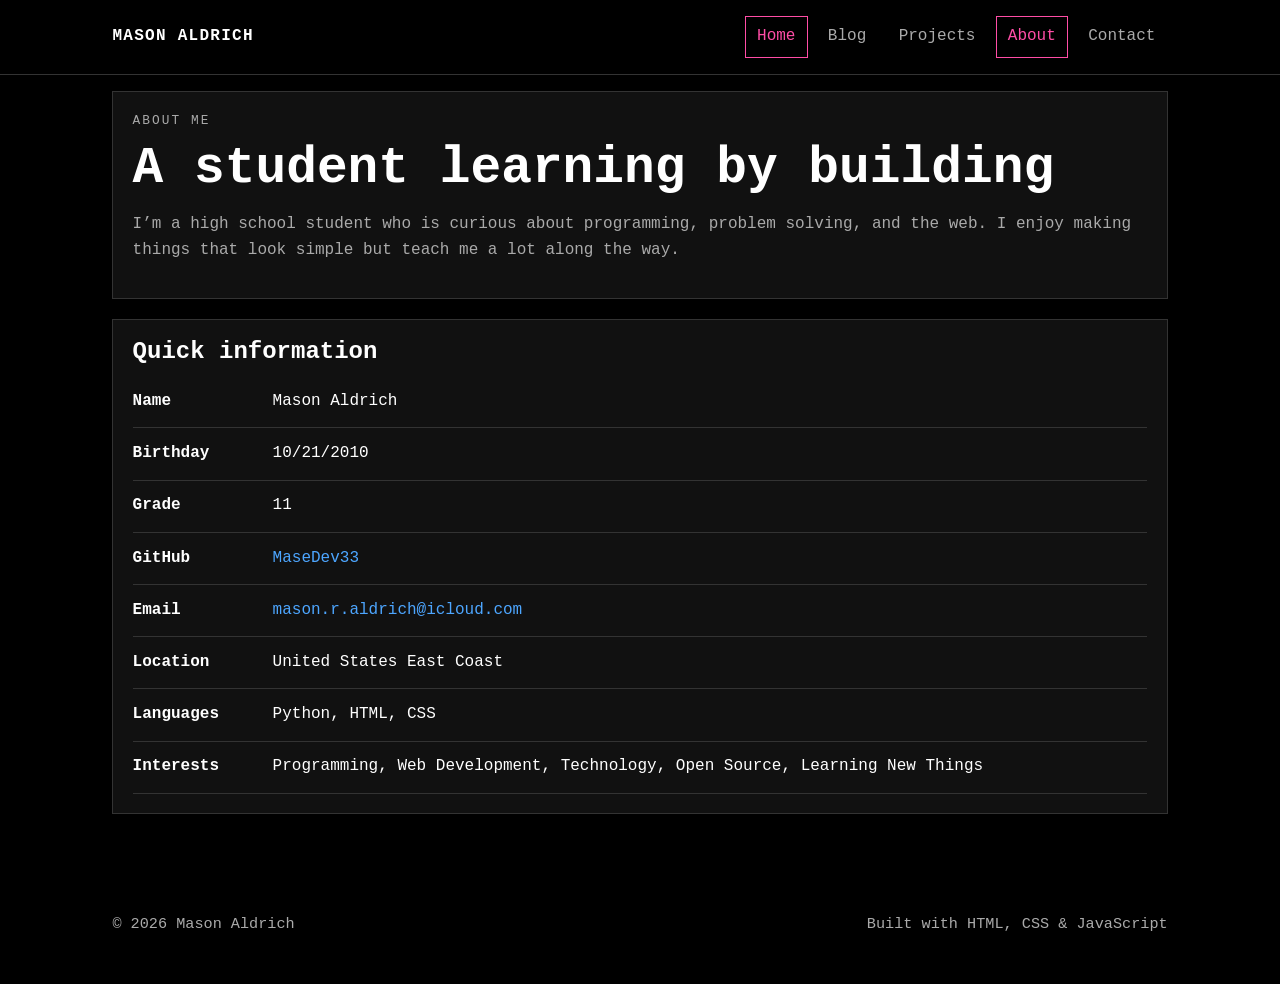
==== commit 0188f80f: "Add blog page and RSS mirror updates" ====
--- a/about/index.html
+++ b/about/index.html
@@ -18,6 +18,7 @@
         </button>
         <div class="nav-links" id="site-nav">
           <a class="nav-link" href="../" data-page="home">Home</a>
+          <a class="nav-link" href="../blog/" data-page="blog">Blog</a>
           <a class="nav-link" href="../projects/" data-page="projects">Projects</a>
           <a class="nav-link active" href="../about/" data-page="about">About</a>
           <a class="nav-link" href="../contact/" data-page="contact">Contact</a>
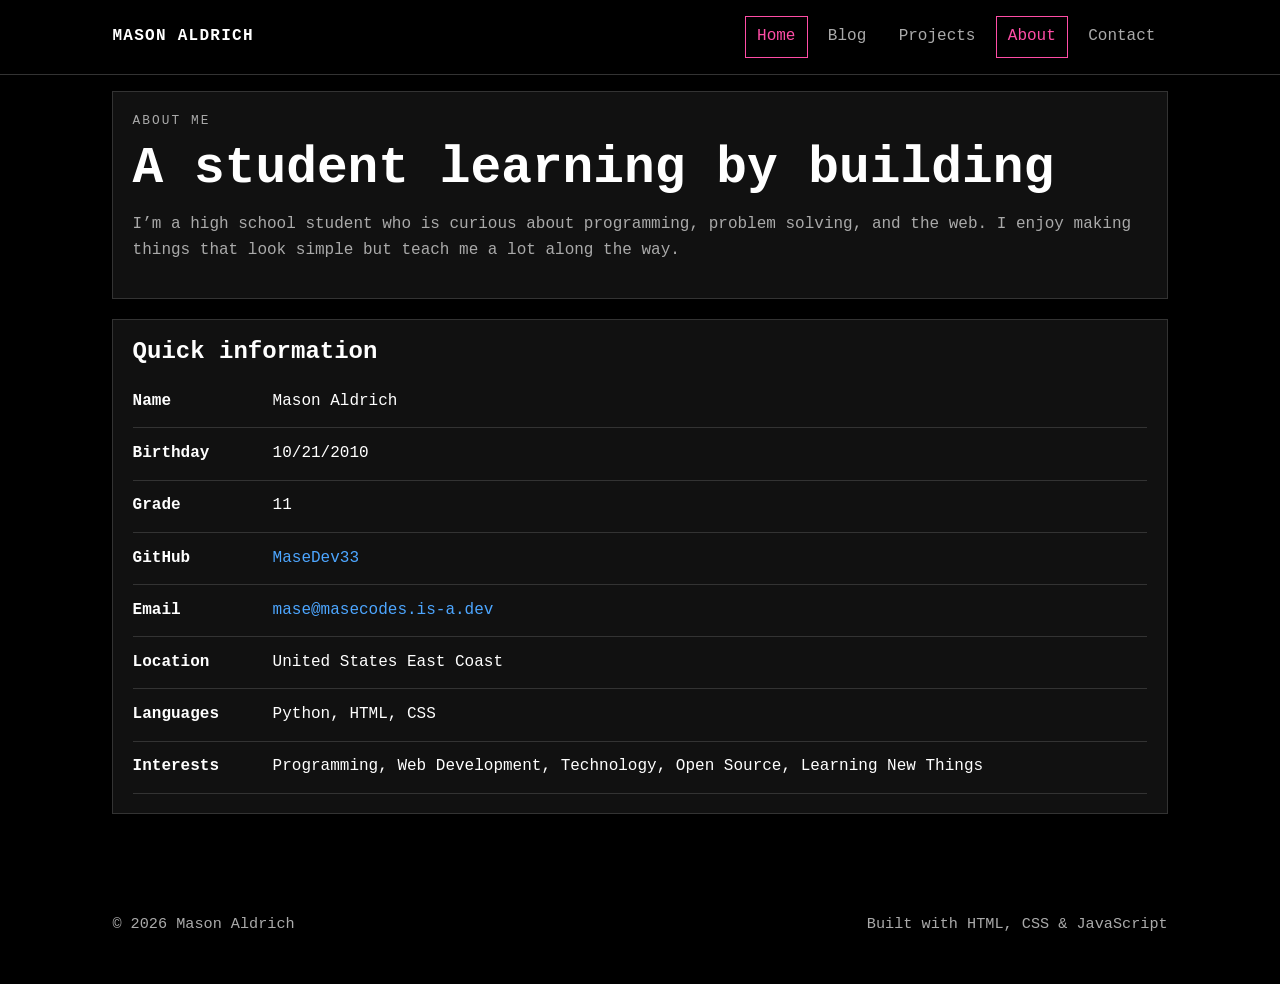
==== commit 08a0e5d7: "Update contact email across pages" ====
--- a/about/index.html
+++ b/about/index.html
@@ -58,7 +58,7 @@
             </tr>
             <tr>
               <th scope="row">Email</th>
-              <td><a href="mailto:mason.r.aldrich@icloud.com">mason.r.aldrich@icloud.com</a></td>
+              <td><a href="mailto:mase@masecodes.is-a.dev">mase@masecodes.is-a.dev</a></td>
             </tr>
             <tr>
               <th scope="row">Location</th>
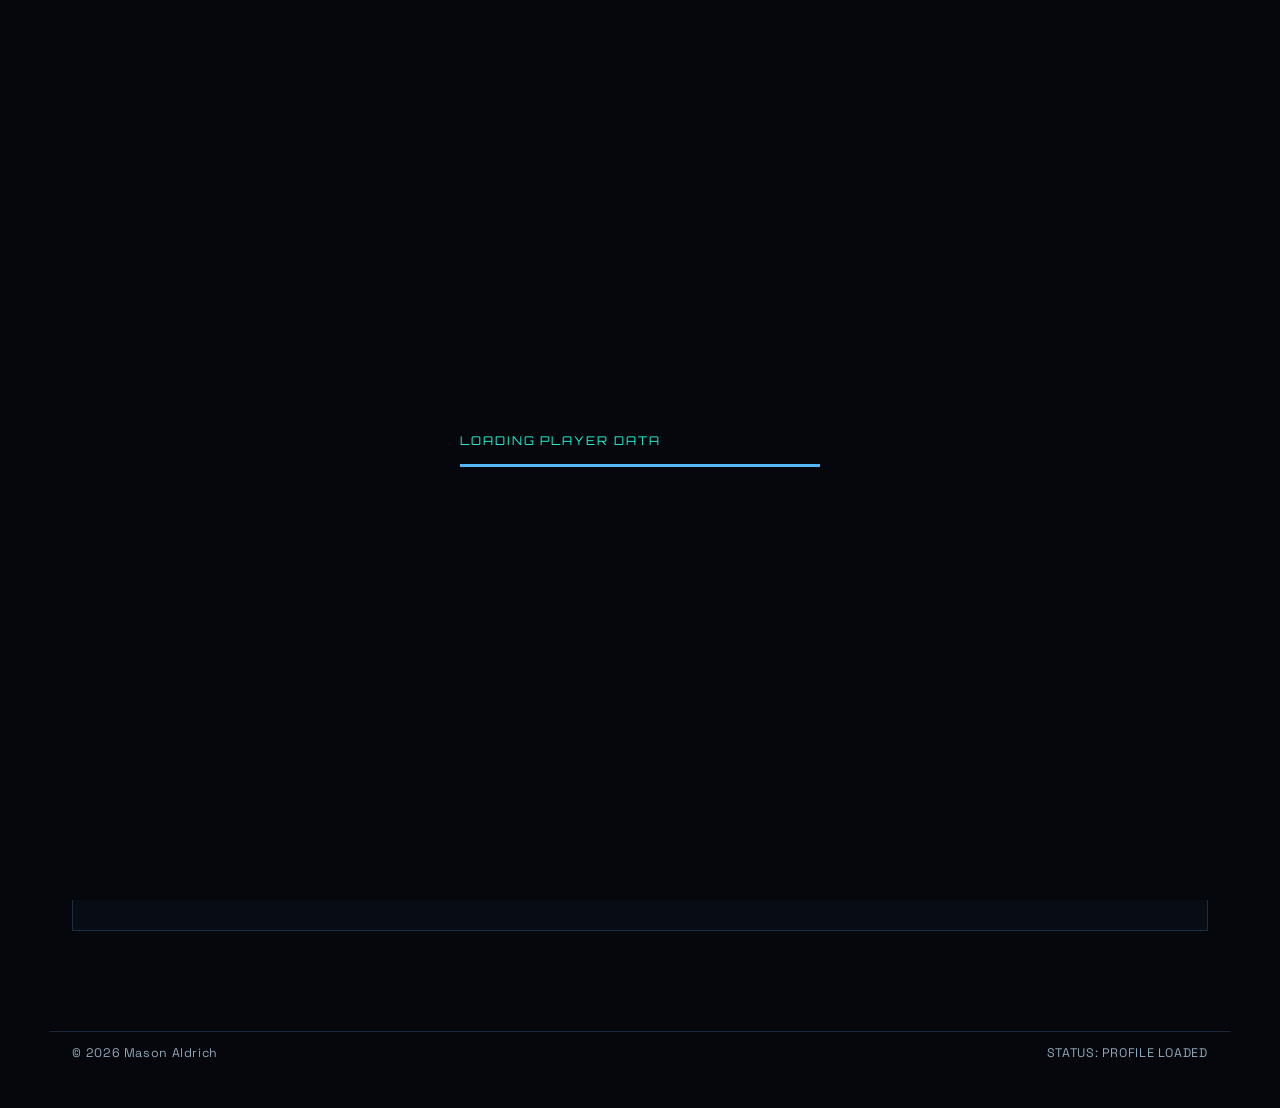
==== commit ebb603bb: "Redesign portfolio as game-style site" ====
--- a/about/index.html
+++ b/about/index.html
@@ -1,87 +1,2 @@
 <!DOCTYPE html>
-<html lang="en">
-  <head>
-    <meta charset="UTF-8" />
-    <meta name="viewport" content="width=device-width, initial-scale=1.0" />
-    <meta name="description" content="About Mason Aldrich, a student developer interested in programming and web development." />
-    <title>About Me | Mason Aldrich</title>
-    <link rel="icon" href="../assets/mason.ico" />
-    <link rel="stylesheet" href="../css/style.css" />
-    <link rel="stylesheet" href="../css/mobile.css" />
-  </head>
-  <body>
-    <header class="site-header">
-      <nav class="nav" aria-label="Primary navigation">
-        <a class="brand" href="../">Mason Aldrich</a>
-        <button class="menu-toggle" type="button" aria-expanded="false" aria-controls="site-nav">
-          Menu
-        </button>
-        <div class="nav-links" id="site-nav">
-          <a class="nav-link" href="../" data-page="home">Home</a>
-          <a class="nav-link" href="../blog/" data-page="blog">Blog</a>
-          <a class="nav-link" href="../projects/" data-page="projects">Projects</a>
-          <a class="nav-link active" href="../about/" data-page="about">About</a>
-          <a class="nav-link" href="../contact/" data-page="contact">Contact</a>
-        </div>
-      </nav>
-    </header>
-
-    <main class="page-shell">
-      <section class="page-intro" aria-labelledby="about-title">
-        <p class="eyebrow">About Me</p>
-        <h1 id="about-title">A student learning by building</h1>
-        <p>
-          I’m a high school student who is curious about programming, problem solving, and the web. I enjoy making things that
-          look simple but teach me a lot along the way.
-        </p>
-      </section>
-
-      <section class="content-card" aria-labelledby="info-title">
-        <h2 id="info-title">Quick information</h2>
-        <table class="info-table">
-          <tbody>
-            <tr>
-              <th scope="row">Name</th>
-              <td>Mason Aldrich</td>
-            </tr>
-            <tr>
-              <th scope="row">Birthday</th>
-              <td>10/21/2010</td>
-            </tr>
-            <tr>
-              <th scope="row">Grade</th>
-              <td>11</td>
-            </tr>
-            <tr>
-              <th scope="row">GitHub</th>
-              <td><a href="https://github.com/MaseDev33">MaseDev33</a></td>
-            </tr>
-            <tr>
-              <th scope="row">Email</th>
-              <td><a href="mailto:mase@masecodes.is-a.dev">mase@masecodes.is-a.dev</a></td>
-            </tr>
-            <tr>
-              <th scope="row">Location</th>
-              <td>United States East Coast</td>
-            </tr>
-            <tr>
-              <th scope="row">Languages</th>
-              <td>Python, HTML, CSS</td>
-            </tr>
-            <tr>
-              <th scope="row">Interests</th>
-              <td>Programming, Web Development, Technology, Open Source, Learning New Things</td>
-            </tr>
-          </tbody>
-        </table>
-      </section>
-    </main>
-
-    <footer class="site-footer">
-      <p>© 2026 Mason Aldrich</p>
-      <p>Built with HTML, CSS &amp; JavaScript</p>
-    </footer>
-
-    <script src="../js/script.js"></script>
-  </body>
-</html>
+<html lang="en"><head><meta charset="UTF-8" /><meta name="viewport" content="width=device-width, initial-scale=1.0" /><meta name="description" content="About Mason Aldrich, a student developer interested in programming and web development." /><title>About | Mason Aldrich</title><link rel="icon" href="../assets/mason.ico" /><link rel="stylesheet" href="../css/style.css" /><link rel="stylesheet" href="../css/mobile.css" /></head><body><div class="loading-screen" aria-label="Loading profile" role="status"><div class="loader-box"><div class="loader-label">LOADING PLAYER DATA</div><div class="loader-track"><div class="loader-bar"></div></div></div></div><header class="site-header"><nav class="nav" aria-label="Primary navigation"><a class="brand" href="../">Mason Aldrich</a><button class="menu-toggle" type="button" aria-expanded="false" aria-controls="site-nav">Menu</button><div class="nav-links" id="site-nav"><a class="nav-link" href="../" data-page="home">Home</a><a class="nav-link" href="../blog/" data-page="blog">Blog</a><a class="nav-link" href="../projects/" data-page="projects">Projects</a><a class="nav-link active" href="../about/" data-page="about">About</a><a class="nav-link" href="../contact/" data-page="contact">Contact</a></div></nav></header><main class="page-shell"><section class="page-intro reveal"><p class="eyebrow">PLAYER PROFILE / ABOUT</p><h1>Learning by building.</h1><p>I’m a high school student curious about programming, problem solving, and the web. I like making things that look simple but teach me a lot.</p></section><section class="content-card reveal" aria-labelledby="info-title"><p class="eyebrow">DATA LOG / 01</p><h2 id="info-title">Quick information</h2><table class="info-table"><tbody><tr><th scope="row">Name</th><td>Mason Aldrich</td></tr><tr><th scope="row">Birthday</th><td>10/21/2010</td></tr><tr><th scope="row">Grade</th><td>11</td></tr><tr><th scope="row">GitHub</th><td><a href="https://github.com/MaseDev33">MaseDev33</a></td></tr><tr><th scope="row">Email</th><td><a href="mailto:mase@masecodes.is-a.dev">mase@masecodes.is-a.dev</a></td></tr><tr><th scope="row">Location</th><td>United States East Coast</td></tr><tr><th scope="row">Languages</th><td>Python, HTML, CSS</td></tr><tr><th scope="row">Interests</th><td>Programming, Web Development, Technology, Open Source, Learning New Things</td></tr></tbody></table></section></main><footer class="site-footer"><p>© 2026 Mason Aldrich</p><p>STATUS: PROFILE LOADED</p></footer><script src="../js/script.js"></script></body></html>
--- a/css/style.css
+++ b/css/style.css
@@ -1,322 +1,77 @@
+@import url('https://fonts.googleapis.com/css2?family=Orbitron:wght@500;700;800&family=Space+Grotesk:wght@400;500;700&display=swap');
+
 :root {
-  --bg: #000000;
-  --surface: #111111;
-  --surface-2: #171717;
-  --border: #333333;
-  --pink: #ff4da6;
-  --blue: #4da6ff;
-  --text: #ffffff;
-  --muted: #aaaaaa;
+  --bg: #05070d;
+  --surface: #0b101a;
+  --surface-2: #101a29;
+  --line: rgba(108, 179, 255, 0.2);
+  --blue: #55b8ff;
+  --blue-bright: #a5ddff;
+  --cyan: #25f1d0;
+  --text: #edf7ff;
+  --muted: #8fa7b9;
+  --display: 'Orbitron', 'Arial Black', sans-serif;
+  --body: 'Space Grotesk', 'Trebuchet MS', sans-serif;
 }
 
-* {
-  box-sizing: border-box;
-}
-
-html {
-  scroll-behavior: smooth;
-}
-
-body {
-  margin: 0;
-  font-family: Consolas, "Courier New", Arial, sans-serif;
-  background: var(--bg);
-  color: var(--text);
-  line-height: 1.6;
-  min-height: 100vh;
-}
-
-a {
-  color: var(--blue);
-  text-decoration: none;
-}
-
-a:hover {
-  color: var(--pink);
-}
-
-img {
-  display: block;
-  max-width: 100%;
-}
-
-.site-header {
-  position: sticky;
-  top: 0;
-  z-index: 10;
-  border-bottom: 1px solid var(--border);
-  background: rgba(0, 0, 0, 0.95);
-}
-
-.nav {
-  max-width: 1100px;
-  margin: 0 auto;
-  padding: 1rem 1.4rem;
-  display: flex;
-  align-items: center;
-  justify-content: space-between;
-  gap: 1rem;
-}
-
-.brand {
-  color: var(--text);
-  font-weight: 700;
-  letter-spacing: 0.08em;
-  text-transform: uppercase;
-}
-
-.nav-links {
-  display: flex;
-  gap: 0.5rem;
-  align-items: center;
-}
-
-.nav-link {
-  color: var(--muted);
-  padding: 0.45rem 0.7rem;
-  border: 1px solid transparent;
-  transition: color 0.2s ease, border-color 0.2s ease;
-}
-
-.nav-link:hover,
-.nav-link.active {
-  color: var(--text);
-  border-color: var(--blue);
-}
-
-.nav-link.active {
-  color: var(--pink);
-  border-color: var(--pink);
-}
-
-.menu-toggle {
-  display: none;
-  background: none;
-  color: var(--text);
-  border: 1px solid var(--border);
-  padding: 0.5rem 0.8rem;
-  cursor: pointer;
-  font: inherit;
-}
-
-main {
-  max-width: 1100px;
-  margin: 0 auto;
-  padding: 2rem 1.4rem 4rem;
-}
-
-.hero {
-  display: grid;
-  grid-template-columns: 1.15fr 0.85fr;
-  gap: 1.4rem;
-  padding: 1.2rem 0 2.2rem;
-}
-
-.hero-copy,
-.hero-visual,
-.panel,
-.content-card,
-.page-intro,
-.project-card {
-  border: 1px solid var(--border);
-  background: var(--surface);
-}
-
-.hero-copy {
-  padding: 1.4rem;
-}
-
-.hero-visual {
-  padding: 1rem;
-}
-
-.hero-visual img {
-  width: 100%;
-  border: 1px solid var(--border);
-}
-
-.eyebrow {
-  color: var(--blue);
-  text-transform: uppercase;
-  letter-spacing: 0.16em;
-  font-size: 0.8rem;
-  margin: 0 0 0.5rem;
-}
-
-h1,
-h2,
-h3 {
-  margin: 0 0 0.7rem;
-  font-weight: 700;
-  line-height: 1.1;
-}
-
-h1 {
-  font-size: clamp(2.2rem, 4vw, 3.3rem);
-  color: var(--text);
-}
-
-.hero-subtitle {
-  font-size: 1.2rem;
-  color: var(--pink);
-  margin: 0 0 0.8rem;
-}
-
-.hero-text,
-.page-intro p,
-.content-card p,
-.project-card p,
-.panel-card p {
-  color: var(--muted);
-}
-
-.tag-list {
-  display: flex;
-  flex-wrap: wrap;
-  gap: 0.7rem;
-  list-style: none;
-  padding: 0;
-  margin: 1rem 0;
-}
-
-.tag-list li,
-.pill {
-  border: 1px solid var(--border);
-  padding: 0.35rem 0.65rem;
-  color: var(--text);
-  background: var(--surface-2);
-}
-
-.hero-actions {
-  display: flex;
-  flex-wrap: wrap;
-  gap: 0.8rem;
-  margin-top: 1.2rem;
-}
-
-.button {
-  display: inline-block;
-  padding: 0.75rem 1rem;
-  border: 1px solid var(--border);
-  color: var(--text);
-  transition: border-color 0.2s ease, background-color 0.2s ease;
-}
-
-.button:hover {
-  color: var(--text);
-  border-color: var(--pink);
-}
-
-.button-primary {
-  background: var(--blue);
-  color: #000;
-  border-color: var(--blue);
-}
-
-.button-primary:hover {
-  background: var(--pink);
-  border-color: var(--pink);
-  color: #000;
-}
-
-.button-secondary {
-  background: transparent;
-}
-
-.panel {
-  padding: 1.2rem;
-  margin-bottom: 1.2rem;
-}
-
-.panel-grid {
-  display: grid;
-  grid-template-columns: repeat(3, minmax(0, 1fr));
-  gap: 1rem;
-}
-
-.panel-card {
-  border: 1px solid var(--border);
-  padding: 1rem;
-  background: var(--surface-2);
-}
-
-.page-shell {
-  padding-top: 1rem;
-}
-
-.page-intro,
-.content-card,
-.project-card {
-  padding: 1.2rem;
-  margin-bottom: 1.2rem;
-}
-
-.info-table {
-  width: 100%;
-  border-collapse: collapse;
-}
-
-.info-table th,
-.info-table td {
-  padding: 0.8rem 0;
-  border-bottom: 1px solid var(--border);
-  text-align: left;
-  vertical-align: top;
-}
-
-.info-table th {
-  color: var(--text);
-  width: 140px;
-}
-
-.projects-grid {
-  display: grid;
-  grid-template-columns: repeat(2, minmax(0, 1fr));
-  gap: 1rem;
-}
-
-.project-card {
-  display: flex;
-  flex-direction: column;
-  gap: 0.4rem;
-}
-
-.project-top {
-  display: flex;
-  flex-wrap: wrap;
-  gap: 0.5rem;
-  align-items: center;
-  margin-bottom: 0.2rem;
-}
-
-.project-top h2 {
-  width: 100%;
-  margin-bottom: 0;
-}
-
-.meta {
-  margin-top: 0.4rem;
-  color: var(--blue);
-}
-
-.contact-list {
-  list-style: none;
-  padding: 0;
-  margin: 0 0 1rem;
-}
-
-.contact-list li {
-  padding: 0.7rem 0;
-  border-bottom: 1px solid var(--border);
-}
-
-.site-footer {
-  max-width: 1100px;
-  margin: 0 auto;
-  padding: 0 1.4rem 2rem;
-  display: flex;
-  justify-content: space-between;
-  gap: 1rem;
-  color: var(--muted);
-  font-size: 0.95rem;
-}
+* { box-sizing: border-box; }
+html { scroll-behavior: smooth; }
+body { margin: 0; min-height: 100vh; overflow-x: hidden; color: var(--text); font-family: var(--body); line-height: 1.6; background: var(--bg) radial-gradient(circle at 78% 8%, rgba(21, 112, 181, 0.2), transparent 32rem); }
+body::before { position: fixed; inset: 0; z-index: -1; background-image: linear-gradient(rgba(85, 184, 255, 0.035) 1px, transparent 1px), linear-gradient(90deg, rgba(85, 184, 255, 0.035) 1px, transparent 1px); background-size: 42px 42px; content: ''; mask-image: linear-gradient(to bottom, black, transparent 85%); }
+a { color: var(--blue); text-decoration: none; transition: color 180ms ease, border-color 180ms ease, transform 180ms ease; }
+a:hover { color: var(--blue-bright); }
+img { display: block; max-width: 100%; }
+.site-header { position: sticky; top: 0; z-index: 10; border-bottom: 1px solid var(--line); background: rgba(5, 7, 13, 0.86); backdrop-filter: blur(14px); }
+.nav { max-width: 1180px; margin: 0 auto; padding: 1rem 1.4rem; display: flex; align-items: center; justify-content: space-between; gap: 1rem; }
+.brand { color: var(--text); font: 700 0.84rem var(--display); letter-spacing: 0.12em; text-transform: uppercase; }
+.brand::before { color: var(--cyan); content: '// '; }
+.nav-links { display: flex; align-items: center; gap: 0.2rem; }
+.nav-link { padding: 0.45rem 0.85rem; border: 1px solid transparent; color: var(--muted); font-size: 0.82rem; letter-spacing: 0.08em; text-transform: uppercase; }
+.nav-link:hover, .nav-link.active { border-color: var(--line); color: var(--text); background: rgba(85, 184, 255, 0.08); }
+.menu-toggle { display: none; padding: 0.5rem 0.8rem; border: 1px solid var(--line); color: var(--text); background: transparent; cursor: pointer; font: inherit; }
+main { max-width: 1180px; margin: 0 auto; padding: 4rem 1.4rem 5rem; }
+.hero { display: grid; grid-template-columns: minmax(0, 1.3fr) minmax(300px, 0.7fr); gap: 5rem; align-items: center; min-height: 62vh; padding: 0 0 4rem; }
+.hero-copy { position: relative; padding: 1.4rem; }
+.hero-visual { position: relative; padding: 1rem; border: 1px solid var(--line); background: linear-gradient(145deg, rgba(16, 26, 41, 0.8), rgba(5, 7, 13, 0.5)); box-shadow: 18px 18px 0 rgba(37, 241, 208, 0.1); transform: rotate(2deg); }
+.hero-visual img { width: 100%; aspect-ratio: 1; object-fit: cover; filter: saturate(0.8) contrast(1.1); border: 1px solid var(--blue); }
+.hero-visual::after { position: absolute; bottom: -2rem; left: 1rem; color: var(--cyan); content: 'PLAYER PROFILE / ONLINE'; font: 0.62rem var(--display); letter-spacing: 0.15em; }
+.eyebrow { margin: 0 0 0.5rem; color: var(--cyan); font-size: 0.8rem; letter-spacing: 0.2em; text-transform: uppercase; }
+h1, h2, h3 { margin: 0 0 0.7rem; font-family: var(--display); font-weight: 700; line-height: 1.1; }
+h1 { color: var(--text); font-size: clamp(2.8rem, 7vw, 6.5rem); letter-spacing: 0.02em; }
+.hero-subtitle { margin: 0 0 0.8rem; color: var(--blue-bright); font-size: 1.35rem; }
+.hero-text, .page-intro p, .content-card p, .project-card p, .panel-card p { max-width: 65ch; color: var(--muted); }
+.tag-list { display: flex; flex-wrap: wrap; gap: 0.7rem; padding: 0; margin: 1rem 0; list-style: none; }
+.tag-list li, .pill { padding: 0.35rem 0.65rem; border: 1px solid var(--line); color: var(--text); background: var(--surface-2); font-size: 0.78rem; letter-spacing: 0.08em; text-transform: uppercase; }
+.hero-actions { display: flex; flex-wrap: wrap; gap: 0.8rem; margin-top: 1.2rem; }
+.button { display: inline-block; padding: 0.75rem 1rem; border: 1px solid var(--blue); color: var(--text); background: transparent; font-size: 0.78rem; font-weight: 700; letter-spacing: 0.08em; text-transform: uppercase; transition: border-color 0.2s ease, background-color 0.2s ease, transform 0.2s ease; }
+.button:hover { border-color: var(--cyan); color: var(--text); transform: translateY(-3px); }
+.button-primary { color: #000; background: var(--blue); }
+.button-primary:hover { border-color: var(--cyan); color: #000; background: var(--cyan); }
+.panel { padding: 2rem 0; margin-bottom: 1.2rem; border-top: 1px solid var(--line); }
+.panel-grid, .projects-grid { display: grid; grid-template-columns: repeat(3, minmax(0, 1fr)); gap: 1rem; }
+.panel-card { padding: 1rem; border: 1px solid var(--line); background: linear-gradient(135deg, var(--surface-2), rgba(11, 16, 26, 0.45)); transition: transform 220ms ease, border-color 220ms ease; }
+.panel-card:hover, .project-card:hover { border-color: var(--blue); transform: translateY(-6px); }
+.page-shell { padding-top: 1rem; }
+.page-intro, .content-card, .project-card { padding: 2rem; margin-bottom: 1.2rem; border: 1px solid var(--line); background: rgba(11, 16, 26, 0.7); }
+.page-intro { border-left: 4px solid var(--cyan); }
+.info-table { width: 100%; border-collapse: collapse; }
+.info-table th, .info-table td { padding: 0.8rem 0; border-bottom: 1px solid var(--line); text-align: left; vertical-align: top; }
+.info-table th { width: 140px; color: var(--text); }
+.projects-grid { grid-template-columns: repeat(2, minmax(0, 1fr)); }
+.project-card { display: flex; flex-direction: column; gap: 0.4rem; background: linear-gradient(145deg, rgba(16, 26, 41, 0.92), rgba(11, 16, 26, 0.6)); transition: transform 220ms ease, border-color 220ms ease; }
+.project-top { display: flex; flex-wrap: wrap; gap: 0.5rem; align-items: center; margin-bottom: 0.2rem; }
+.project-top h2 { width: 100%; margin-bottom: 0; }
+.meta { margin-top: 0.4rem; color: var(--cyan); font-size: 0.78rem; }
+.contact-list { padding: 0; margin: 0 0 1rem; list-style: none; }
+.contact-list li { padding: 0.7rem 0; border-bottom: 1px solid var(--line); }
+.site-footer { display: flex; max-width: 1180px; padding: 0 1.4rem 2rem; margin: 0 auto; border-top: 1px solid var(--line); justify-content: space-between; gap: 1rem; color: var(--muted); font-size: 0.78rem; letter-spacing: 0.05em; }
+.loading-screen { position: fixed; inset: 0; z-index: 100; display: grid; place-items: center; background: #05070d; transition: opacity 500ms ease, visibility 500ms ease; }
+.loading-screen.is-ready { opacity: 0; visibility: hidden; pointer-events: none; }
+.loader-box { width: min(360px, calc(100vw - 3rem)); }
+.loader-label { color: var(--cyan); font: 0.75rem var(--display); letter-spacing: 0.16em; }
+.loader-track { height: 3px; margin-top: 1rem; background: var(--surface-2); }
+.loader-bar { width: 0; height: 100%; background: var(--blue); animation: bootProgress 1.2s ease forwards; }
+.reveal { opacity: 0; transform: translateY(18px); animation: revealIn 700ms 250ms ease forwards; }
+@keyframes bootProgress { to { width: 100%; } }
+@keyframes revealIn { to { opacity: 1; transform: translateY(0); } }
+@media (prefers-reduced-motion: reduce) { *, *::before, *::after { animation-duration: 1ms !important; transition-duration: 1ms !important; } }
--- a/css/mobile.css
+++ b/css/mobile.css
@@ -1,44 +1,15 @@
-.nav-links.is-open {
-  display: flex;
-}
+.nav-links.is-open { display: flex; }
 
 @media (max-width: 780px) {
-  .nav {
-    flex-wrap: wrap;
-    padding: 1rem 1rem 0.8rem;
-  }
-
-  .menu-toggle {
-    display: inline-block;
-  }
-
-  .nav-links {
-    display: none;
-    width: 100%;
-    flex-direction: column;
-    align-items: stretch;
-    padding: 0.6rem 0 0;
-  }
-
-  .nav-link {
-    display: block;
-    padding: 0.7rem 0.2rem;
-    border-left: 1px solid transparent;
-  }
-
-  .nav-link:hover,
-  .nav-link.active {
-    border-left-color: var(--pink);
-    border-color: transparent;
-  }
-
-  .hero,
-  .panel-grid,
-  .projects-grid {
-    grid-template-columns: 1fr;
-  }
-
-  .site-footer {
-    flex-direction: column;
-  }
+  .nav { flex-wrap: wrap; padding: 0.9rem 1rem; }
+  .menu-toggle { display: inline-block; }
+  .nav-links { display: none; width: 100%; flex-direction: column; align-items: stretch; padding-top: 0.6rem; }
+  .nav-link { display: block; padding: 0.7rem 0.2rem; border-left: 1px solid transparent; }
+  .nav-link:hover, .nav-link.active { border-color: transparent; border-left-color: var(--cyan); }
+  main { padding: 2.5rem 1rem 4rem; }
+  .hero { grid-template-columns: 1fr; gap: 2.5rem; min-height: auto; }
+  .hero-visual { max-width: 360px; margin: 0 auto; }
+  .panel-grid, .projects-grid { grid-template-columns: 1fr; }
+  .page-intro, .content-card, .project-card { padding: 1.3rem; }
+  .site-footer { flex-direction: column; padding: 0 1rem 1.5rem; }
 }
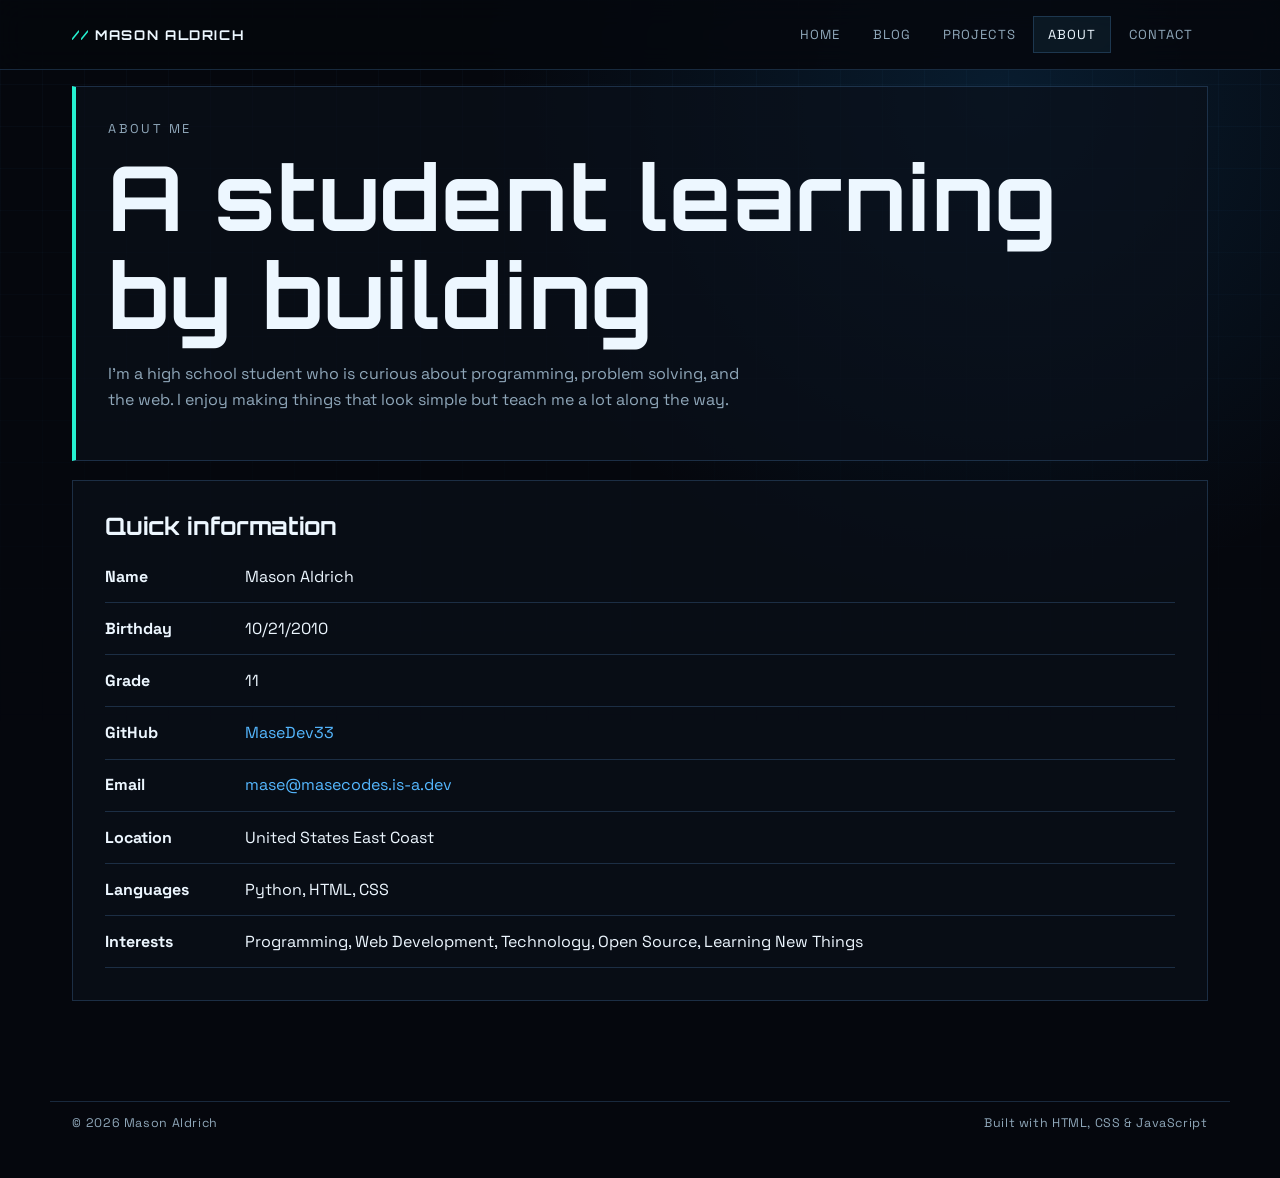
==== commit 8ee83027: "Merge pull request #3 from MaseDev33/main Put main to v2 for preservation" ====
--- a/about/index.html
+++ b/about/index.html
@@ -1,2 +1,87 @@
 <!DOCTYPE html>
-<html lang="en"><head><meta charset="UTF-8" /><meta name="viewport" content="width=device-width, initial-scale=1.0" /><meta name="description" content="About Mason Aldrich, a student developer interested in programming and web development." /><title>About | Mason Aldrich</title><link rel="icon" href="../assets/mason.ico" /><link rel="stylesheet" href="../css/style.css" /><link rel="stylesheet" href="../css/mobile.css" /></head><body><div class="loading-screen" aria-label="Loading profile" role="status"><div class="loader-box"><div class="loader-label">LOADING PLAYER DATA</div><div class="loader-track"><div class="loader-bar"></div></div></div></div><header class="site-header"><nav class="nav" aria-label="Primary navigation"><a class="brand" href="../">Mason Aldrich</a><button class="menu-toggle" type="button" aria-expanded="false" aria-controls="site-nav">Menu</button><div class="nav-links" id="site-nav"><a class="nav-link" href="../" data-page="home">Home</a><a class="nav-link" href="../blog/" data-page="blog">Blog</a><a class="nav-link" href="../projects/" data-page="projects">Projects</a><a class="nav-link active" href="../about/" data-page="about">About</a><a class="nav-link" href="../contact/" data-page="contact">Contact</a></div></nav></header><main class="page-shell"><section class="page-intro reveal"><p class="eyebrow">PLAYER PROFILE / ABOUT</p><h1>Learning by building.</h1><p>I’m a high school student curious about programming, problem solving, and the web. I like making things that look simple but teach me a lot.</p></section><section class="content-card reveal" aria-labelledby="info-title"><p class="eyebrow">DATA LOG / 01</p><h2 id="info-title">Quick information</h2><table class="info-table"><tbody><tr><th scope="row">Name</th><td>Mason Aldrich</td></tr><tr><th scope="row">Birthday</th><td>10/21/2010</td></tr><tr><th scope="row">Grade</th><td>11</td></tr><tr><th scope="row">GitHub</th><td><a href="https://github.com/MaseDev33">MaseDev33</a></td></tr><tr><th scope="row">Email</th><td><a href="mailto:mase@masecodes.is-a.dev">mase@masecodes.is-a.dev</a></td></tr><tr><th scope="row">Location</th><td>United States East Coast</td></tr><tr><th scope="row">Languages</th><td>Python, HTML, CSS</td></tr><tr><th scope="row">Interests</th><td>Programming, Web Development, Technology, Open Source, Learning New Things</td></tr></tbody></table></section></main><footer class="site-footer"><p>© 2026 Mason Aldrich</p><p>STATUS: PROFILE LOADED</p></footer><script src="../js/script.js"></script></body></html>
+<html lang="en">
+  <head>
+    <meta charset="UTF-8" />
+    <meta name="viewport" content="width=device-width, initial-scale=1.0" />
+    <meta name="description" content="About Mason Aldrich, a student developer interested in programming and web development." />
+    <title>About Me | Mason Aldrich</title>
+    <link rel="icon" href="../assets/mason.ico" />
+    <link rel="stylesheet" href="../css/style.css" />
+    <link rel="stylesheet" href="../css/mobile.css" />
+  </head>
+  <body>
+    <header class="site-header">
+      <nav class="nav" aria-label="Primary navigation">
+        <a class="brand" href="../">Mason Aldrich</a>
+        <button class="menu-toggle" type="button" aria-expanded="false" aria-controls="site-nav">
+          Menu
+        </button>
+        <div class="nav-links" id="site-nav">
+          <a class="nav-link" href="../" data-page="home">Home</a>
+          <a class="nav-link" href="../blog/" data-page="blog">Blog</a>
+          <a class="nav-link" href="../projects/" data-page="projects">Projects</a>
+          <a class="nav-link active" href="../about/" data-page="about">About</a>
+          <a class="nav-link" href="../contact/" data-page="contact">Contact</a>
+        </div>
+      </nav>
+    </header>
+
+    <main class="page-shell">
+      <section class="page-intro" aria-labelledby="about-title">
+        <p class="eyebrow">About Me</p>
+        <h1 id="about-title">A student learning by building</h1>
+        <p>
+          I’m a high school student who is curious about programming, problem solving, and the web. I enjoy making things that
+          look simple but teach me a lot along the way.
+        </p>
+      </section>
+
+      <section class="content-card" aria-labelledby="info-title">
+        <h2 id="info-title">Quick information</h2>
+        <table class="info-table">
+          <tbody>
+            <tr>
+              <th scope="row">Name</th>
+              <td>Mason Aldrich</td>
+            </tr>
+            <tr>
+              <th scope="row">Birthday</th>
+              <td>10/21/2010</td>
+            </tr>
+            <tr>
+              <th scope="row">Grade</th>
+              <td>11</td>
+            </tr>
+            <tr>
+              <th scope="row">GitHub</th>
+              <td><a href="https://github.com/MaseDev33">MaseDev33</a></td>
+            </tr>
+            <tr>
+              <th scope="row">Email</th>
+              <td><a href="mailto:mase@masecodes.is-a.dev">mase@masecodes.is-a.dev</a></td>
+            </tr>
+            <tr>
+              <th scope="row">Location</th>
+              <td>United States East Coast</td>
+            </tr>
+            <tr>
+              <th scope="row">Languages</th>
+              <td>Python, HTML, CSS</td>
+            </tr>
+            <tr>
+              <th scope="row">Interests</th>
+              <td>Programming, Web Development, Technology, Open Source, Learning New Things</td>
+            </tr>
+          </tbody>
+        </table>
+      </section>
+    </main>
+
+    <footer class="site-footer">
+      <p>© 2026 Mason Aldrich</p>
+      <p>Built with HTML, CSS &amp; JavaScript</p>
+    </footer>
+
+    <script src="../js/script.js"></script>
+  </body>
+</html>
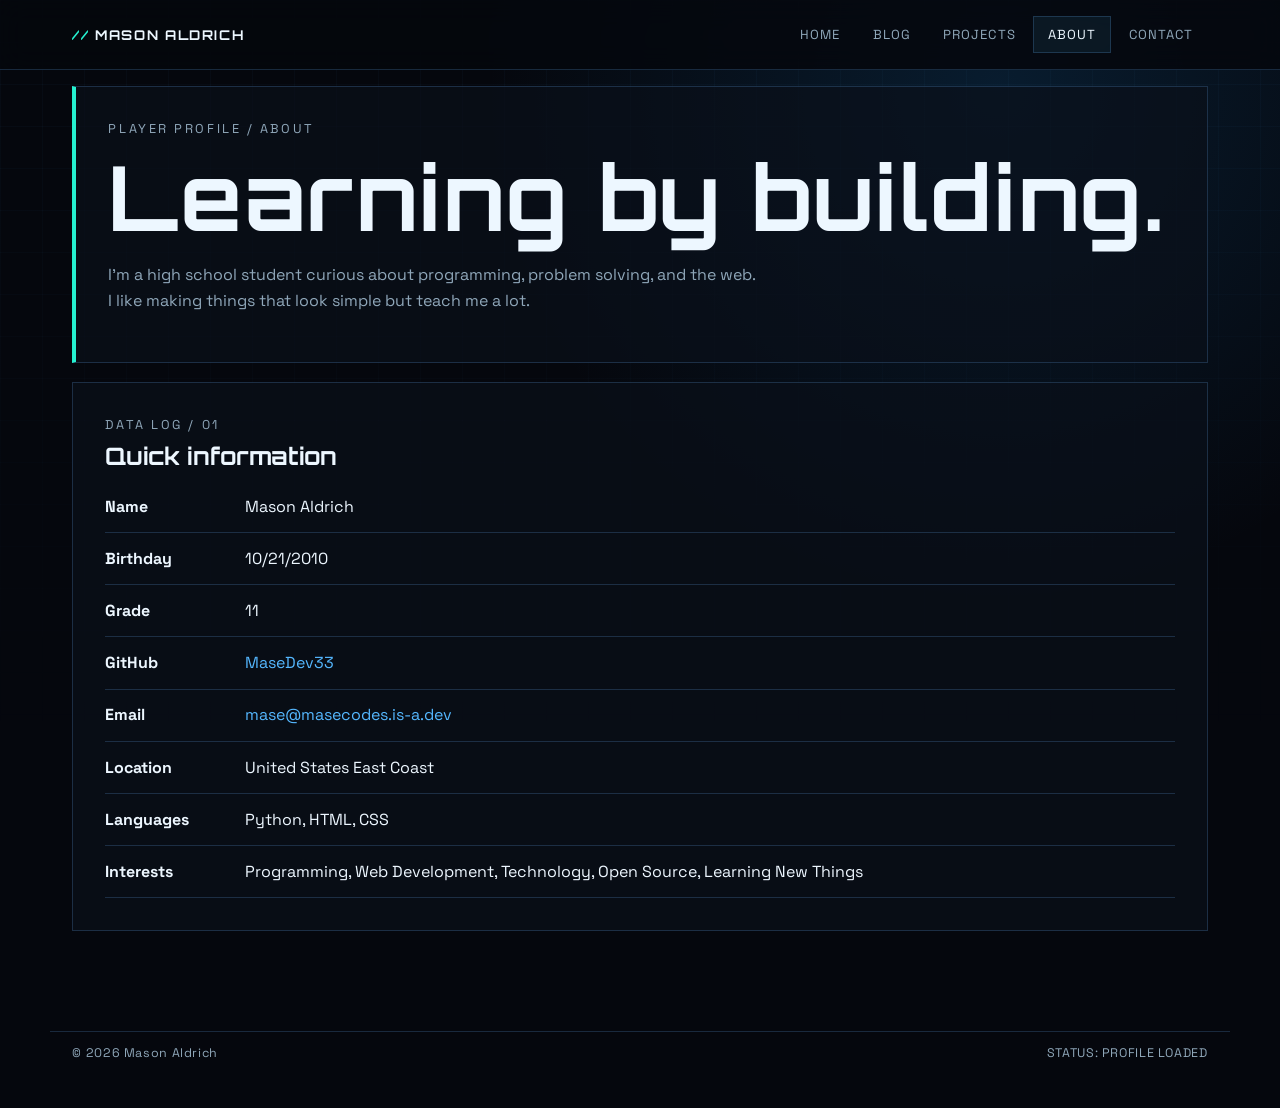
==== commit b54afdb5: "Merge pull request #5 from MaseDev33/v3 V3 deployment!!!" ====
--- a/about/index.html
+++ b/about/index.html
@@ -1,87 +1,2 @@
 <!DOCTYPE html>
-<html lang="en">
-  <head>
-    <meta charset="UTF-8" />
-    <meta name="viewport" content="width=device-width, initial-scale=1.0" />
-    <meta name="description" content="About Mason Aldrich, a student developer interested in programming and web development." />
-    <title>About Me | Mason Aldrich</title>
-    <link rel="icon" href="../assets/mason.ico" />
-    <link rel="stylesheet" href="../css/style.css" />
-    <link rel="stylesheet" href="../css/mobile.css" />
-  </head>
-  <body>
-    <header class="site-header">
-      <nav class="nav" aria-label="Primary navigation">
-        <a class="brand" href="../">Mason Aldrich</a>
-        <button class="menu-toggle" type="button" aria-expanded="false" aria-controls="site-nav">
-          Menu
-        </button>
-        <div class="nav-links" id="site-nav">
-          <a class="nav-link" href="../" data-page="home">Home</a>
-          <a class="nav-link" href="../blog/" data-page="blog">Blog</a>
-          <a class="nav-link" href="../projects/" data-page="projects">Projects</a>
-          <a class="nav-link active" href="../about/" data-page="about">About</a>
-          <a class="nav-link" href="../contact/" data-page="contact">Contact</a>
-        </div>
-      </nav>
-    </header>
-
-    <main class="page-shell">
-      <section class="page-intro" aria-labelledby="about-title">
-        <p class="eyebrow">About Me</p>
-        <h1 id="about-title">A student learning by building</h1>
-        <p>
-          I’m a high school student who is curious about programming, problem solving, and the web. I enjoy making things that
-          look simple but teach me a lot along the way.
-        </p>
-      </section>
-
-      <section class="content-card" aria-labelledby="info-title">
-        <h2 id="info-title">Quick information</h2>
-        <table class="info-table">
-          <tbody>
-            <tr>
-              <th scope="row">Name</th>
-              <td>Mason Aldrich</td>
-            </tr>
-            <tr>
-              <th scope="row">Birthday</th>
-              <td>10/21/2010</td>
-            </tr>
-            <tr>
-              <th scope="row">Grade</th>
-              <td>11</td>
-            </tr>
-            <tr>
-              <th scope="row">GitHub</th>
-              <td><a href="https://github.com/MaseDev33">MaseDev33</a></td>
-            </tr>
-            <tr>
-              <th scope="row">Email</th>
-              <td><a href="mailto:mase@masecodes.is-a.dev">mase@masecodes.is-a.dev</a></td>
-            </tr>
-            <tr>
-              <th scope="row">Location</th>
-              <td>United States East Coast</td>
-            </tr>
-            <tr>
-              <th scope="row">Languages</th>
-              <td>Python, HTML, CSS</td>
-            </tr>
-            <tr>
-              <th scope="row">Interests</th>
-              <td>Programming, Web Development, Technology, Open Source, Learning New Things</td>
-            </tr>
-          </tbody>
-        </table>
-      </section>
-    </main>
-
-    <footer class="site-footer">
-      <p>© 2026 Mason Aldrich</p>
-      <p>Built with HTML, CSS &amp; JavaScript</p>
-    </footer>
-
-    <script src="../js/script.js"></script>
-  </body>
-</html>
+<html lang="en"><head><meta charset="UTF-8" /><meta name="viewport" content="width=device-width, initial-scale=1.0" /><meta name="description" content="About Mason Aldrich, a student developer interested in programming and web development." /><title>About | Mason Aldrich</title><link rel="icon" href="../assets/mason.ico" /><link rel="stylesheet" href="../css/style.css" /><link rel="stylesheet" href="../css/mobile.css" /></head><body><div class="loading-screen" aria-label="Loading profile" role="status"><div class="loader-box"><div class="loader-label">LOADING PLAYER DATA</div><div class="loader-track"><div class="loader-bar"></div></div></div></div><header class="site-header"><nav class="nav" aria-label="Primary navigation"><a class="brand" href="../">Mason Aldrich</a><button class="menu-toggle" type="button" aria-expanded="false" aria-controls="site-nav">Menu</button><div class="nav-links" id="site-nav"><a class="nav-link" href="../" data-page="home">Home</a><a class="nav-link" href="../blog/" data-page="blog">Blog</a><a class="nav-link" href="../projects/" data-page="projects">Projects</a><a class="nav-link active" href="../about/" data-page="about">About</a><a class="nav-link" href="../contact/" data-page="contact">Contact</a></div></nav></header><main class="page-shell"><section class="page-intro reveal"><p class="eyebrow">PLAYER PROFILE / ABOUT</p><h1>Learning by building.</h1><p>I’m a high school student curious about programming, problem solving, and the web. I like making things that look simple but teach me a lot.</p></section><section class="content-card reveal" aria-labelledby="info-title"><p class="eyebrow">DATA LOG / 01</p><h2 id="info-title">Quick information</h2><table class="info-table"><tbody><tr><th scope="row">Name</th><td>Mason Aldrich</td></tr><tr><th scope="row">Birthday</th><td>10/21/2010</td></tr><tr><th scope="row">Grade</th><td>11</td></tr><tr><th scope="row">GitHub</th><td><a href="https://github.com/MaseDev33">MaseDev33</a></td></tr><tr><th scope="row">Email</th><td><a href="mailto:mase@masecodes.is-a.dev">mase@masecodes.is-a.dev</a></td></tr><tr><th scope="row">Location</th><td>United States East Coast</td></tr><tr><th scope="row">Languages</th><td>Python, HTML, CSS</td></tr><tr><th scope="row">Interests</th><td>Programming, Web Development, Technology, Open Source, Learning New Things</td></tr></tbody></table></section></main><footer class="site-footer"><p>© 2026 Mason Aldrich</p><p>STATUS: PROFILE LOADED</p></footer><script src="../js/script.js"></script></body></html>
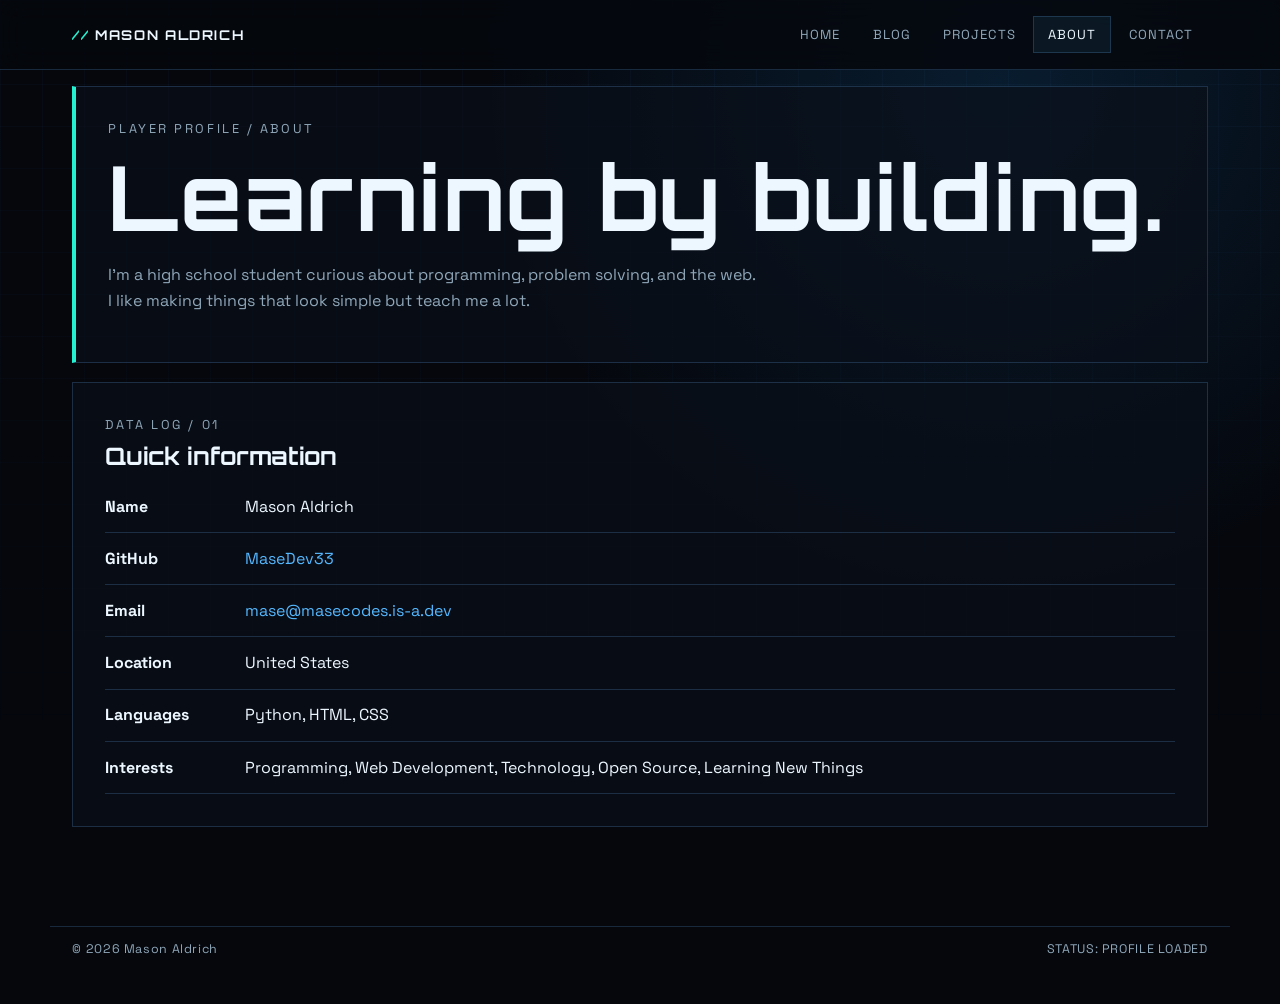
==== commit 9e084ed7: "Remove bday + grade" ====
--- a/about/index.html
+++ b/about/index.html
@@ -1,2 +1,2 @@
 <!DOCTYPE html>
-<html lang="en"><head><meta charset="UTF-8" /><meta name="viewport" content="width=device-width, initial-scale=1.0" /><meta name="description" content="About Mason Aldrich, a student developer interested in programming and web development." /><title>About | Mason Aldrich</title><link rel="icon" href="../assets/mason.ico" /><link rel="stylesheet" href="../css/style.css" /><link rel="stylesheet" href="../css/mobile.css" /></head><body><div class="loading-screen" aria-label="Loading profile" role="status"><div class="loader-box"><div class="loader-label">LOADING PLAYER DATA</div><div class="loader-track"><div class="loader-bar"></div></div></div></div><header class="site-header"><nav class="nav" aria-label="Primary navigation"><a class="brand" href="../">Mason Aldrich</a><button class="menu-toggle" type="button" aria-expanded="false" aria-controls="site-nav">Menu</button><div class="nav-links" id="site-nav"><a class="nav-link" href="../" data-page="home">Home</a><a class="nav-link" href="../blog/" data-page="blog">Blog</a><a class="nav-link" href="../projects/" data-page="projects">Projects</a><a class="nav-link active" href="../about/" data-page="about">About</a><a class="nav-link" href="../contact/" data-page="contact">Contact</a></div></nav></header><main class="page-shell"><section class="page-intro reveal"><p class="eyebrow">PLAYER PROFILE / ABOUT</p><h1>Learning by building.</h1><p>I’m a high school student curious about programming, problem solving, and the web. I like making things that look simple but teach me a lot.</p></section><section class="content-card reveal" aria-labelledby="info-title"><p class="eyebrow">DATA LOG / 01</p><h2 id="info-title">Quick information</h2><table class="info-table"><tbody><tr><th scope="row">Name</th><td>Mason Aldrich</td></tr><tr><th scope="row">Birthday</th><td>10/21/2010</td></tr><tr><th scope="row">Grade</th><td>11</td></tr><tr><th scope="row">GitHub</th><td><a href="https://github.com/MaseDev33">MaseDev33</a></td></tr><tr><th scope="row">Email</th><td><a href="mailto:mase@masecodes.is-a.dev">mase@masecodes.is-a.dev</a></td></tr><tr><th scope="row">Location</th><td>United States East Coast</td></tr><tr><th scope="row">Languages</th><td>Python, HTML, CSS</td></tr><tr><th scope="row">Interests</th><td>Programming, Web Development, Technology, Open Source, Learning New Things</td></tr></tbody></table></section></main><footer class="site-footer"><p>© 2026 Mason Aldrich</p><p>STATUS: PROFILE LOADED</p></footer><script src="../js/script.js"></script></body></html>
+<html lang="en"><head><meta charset="UTF-8" /><meta name="viewport" content="width=device-width, initial-scale=1.0" /><meta name="description" content="About Mason Aldrich, a student developer interested in programming and web development." /><title>About | Mason Aldrich</title><link rel="icon" href="../assets/mason.ico" /><link rel="stylesheet" href="../css/style.css" /><link rel="stylesheet" href="../css/mobile.css" /></head><body><div class="loading-screen" aria-label="Loading profile" role="status"><div class="loader-box"><div class="loader-label">LOADING PLAYER DATA</div><div class="loader-track"><div class="loader-bar"></div></div></div></div><header class="site-header"><nav class="nav" aria-label="Primary navigation"><a class="brand" href="../">Mason Aldrich</a><button class="menu-toggle" type="button" aria-expanded="false" aria-controls="site-nav">Menu</button><div class="nav-links" id="site-nav"><a class="nav-link" href="../" data-page="home">Home</a><a class="nav-link" href="../blog/" data-page="blog">Blog</a><a class="nav-link" href="../projects/" data-page="projects">Projects</a><a class="nav-link active" href="../about/" data-page="about">About</a><a class="nav-link" href="../contact/" data-page="contact">Contact</a></div></nav></header><main class="page-shell"><section class="page-intro reveal"><p class="eyebrow">PLAYER PROFILE / ABOUT</p><h1>Learning by building.</h1><p>I’m a high school student curious about programming, problem solving, and the web. I like making things that look simple but teach me a lot.</p></section><section class="content-card reveal" aria-labelledby="info-title"><p class="eyebrow">DATA LOG / 01</p><h2 id="info-title">Quick information</h2><table class="info-table"><tbody><tr><th scope="row">Name</th><td>Mason Aldrich</td></tr><tr><th scope="row">GitHub</th><td><a href="https://github.com/MaseDev33">MaseDev33</a></td></tr><tr><th scope="row">Email</th><td><a href="mailto:mase@masecodes.is-a.dev">mase@masecodes.is-a.dev</a></td></tr><tr><th scope="row">Location</th><td>United States</td></tr><tr><th scope="row">Languages</th><td>Python, HTML, CSS</td></tr><tr><th scope="row">Interests</th><td>Programming, Web Development, Technology, Open Source, Learning New Things</td></tr></tbody></table></section></main><footer class="site-footer"><p>© 2026 Mason Aldrich</p><p>STATUS: PROFILE LOADED</p></footer><script src="../js/script.js"></script></body></html>
